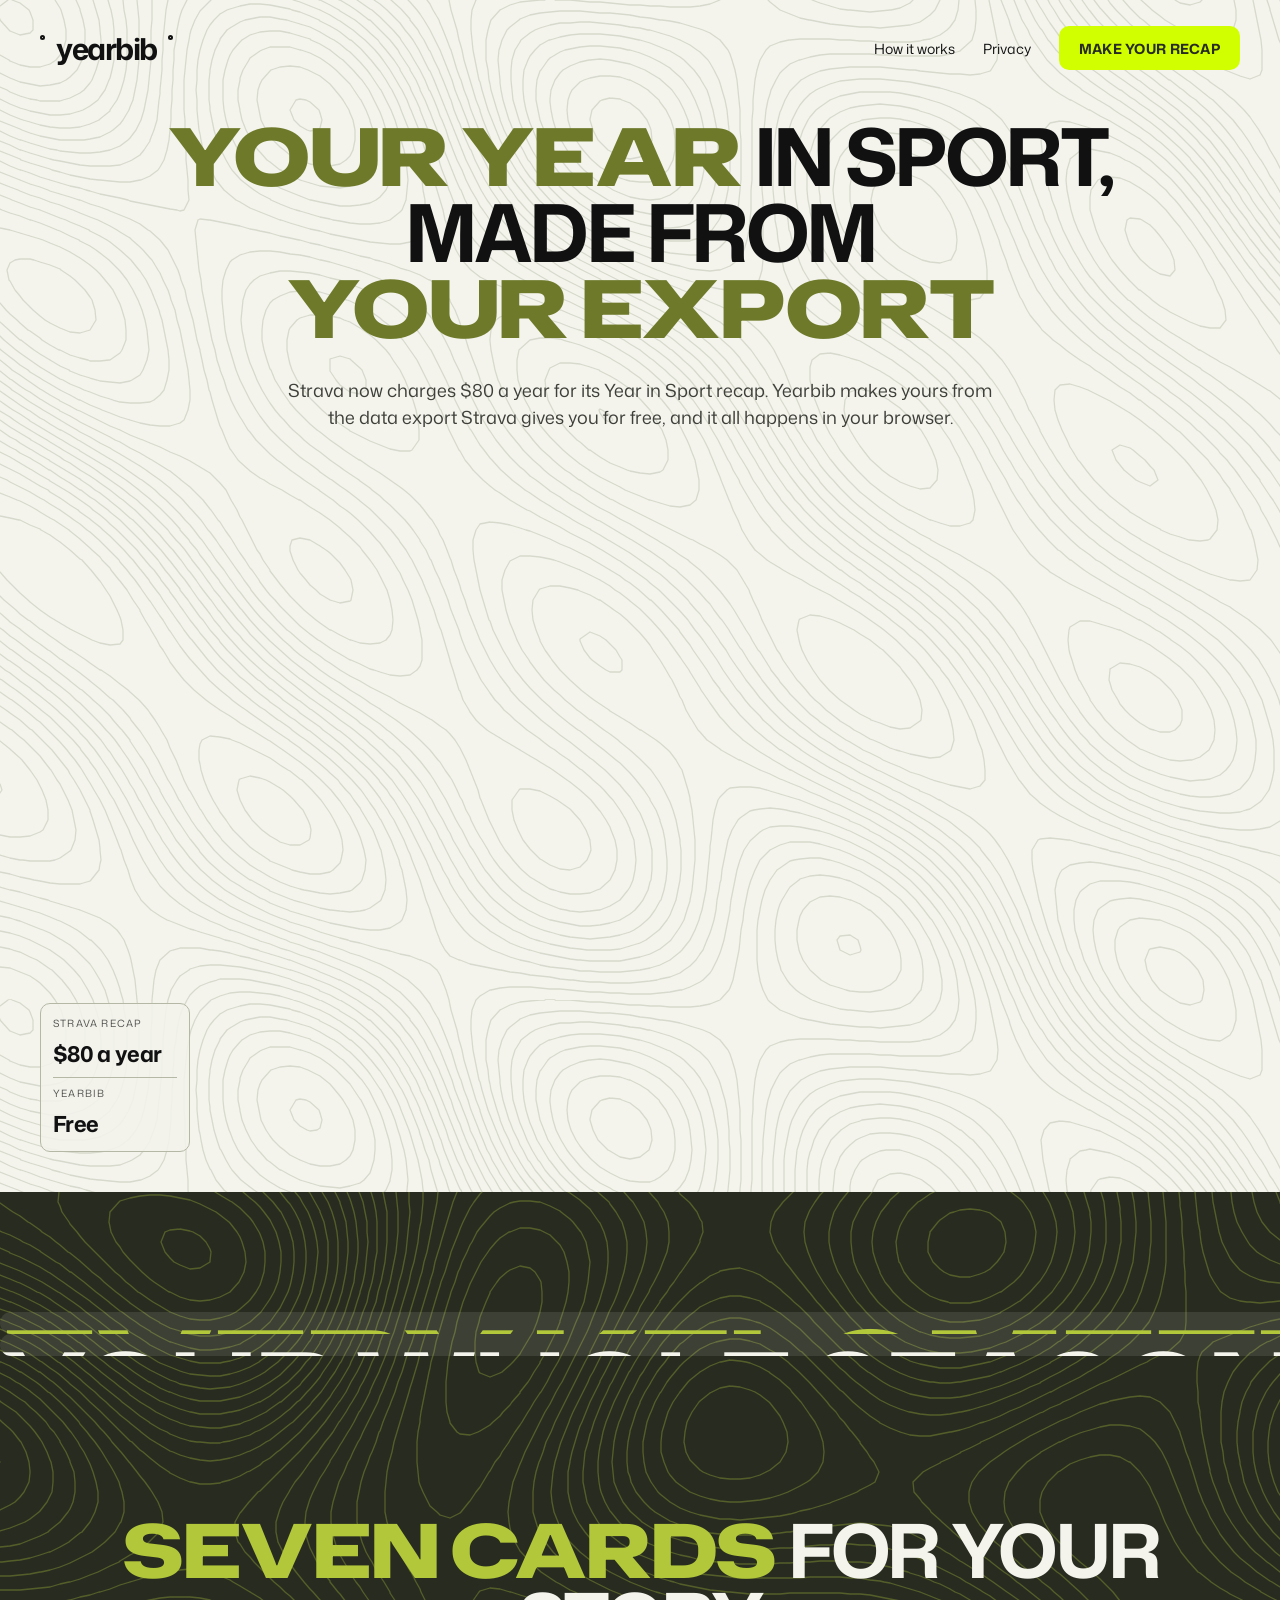
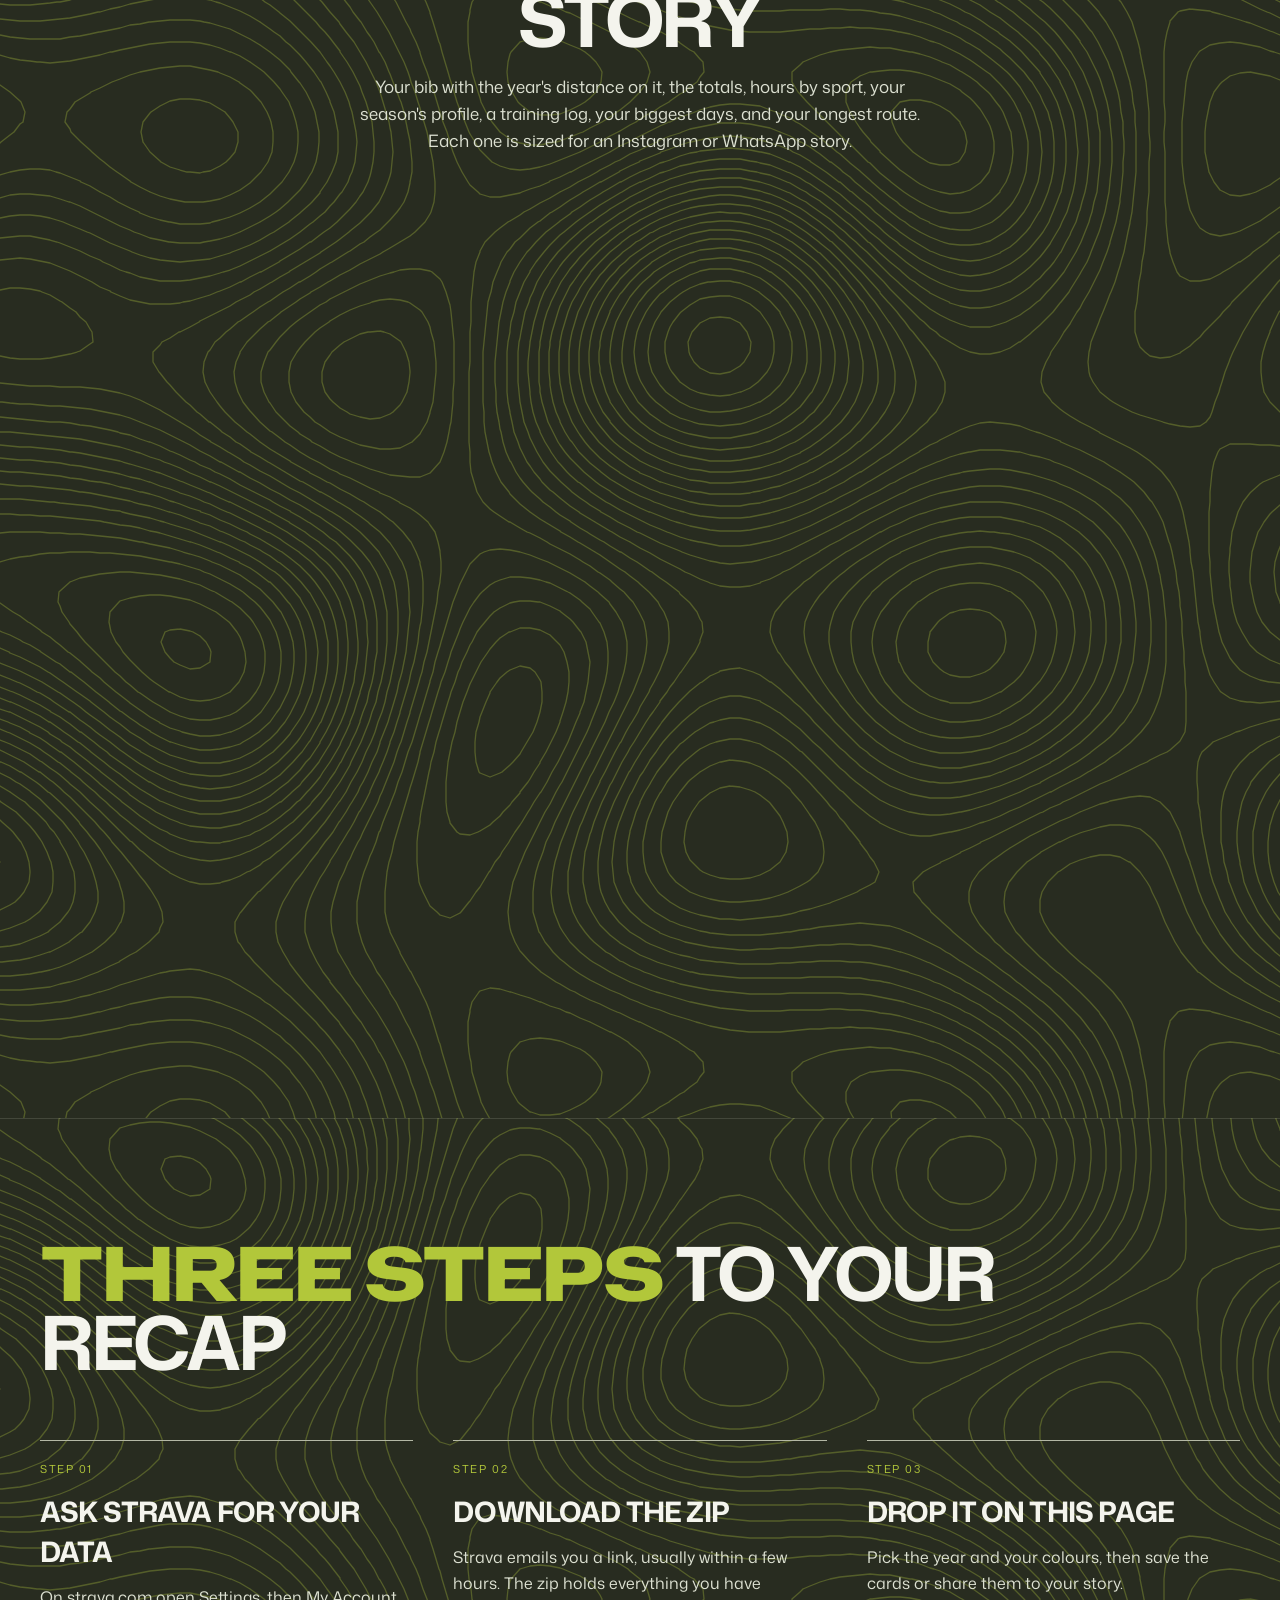
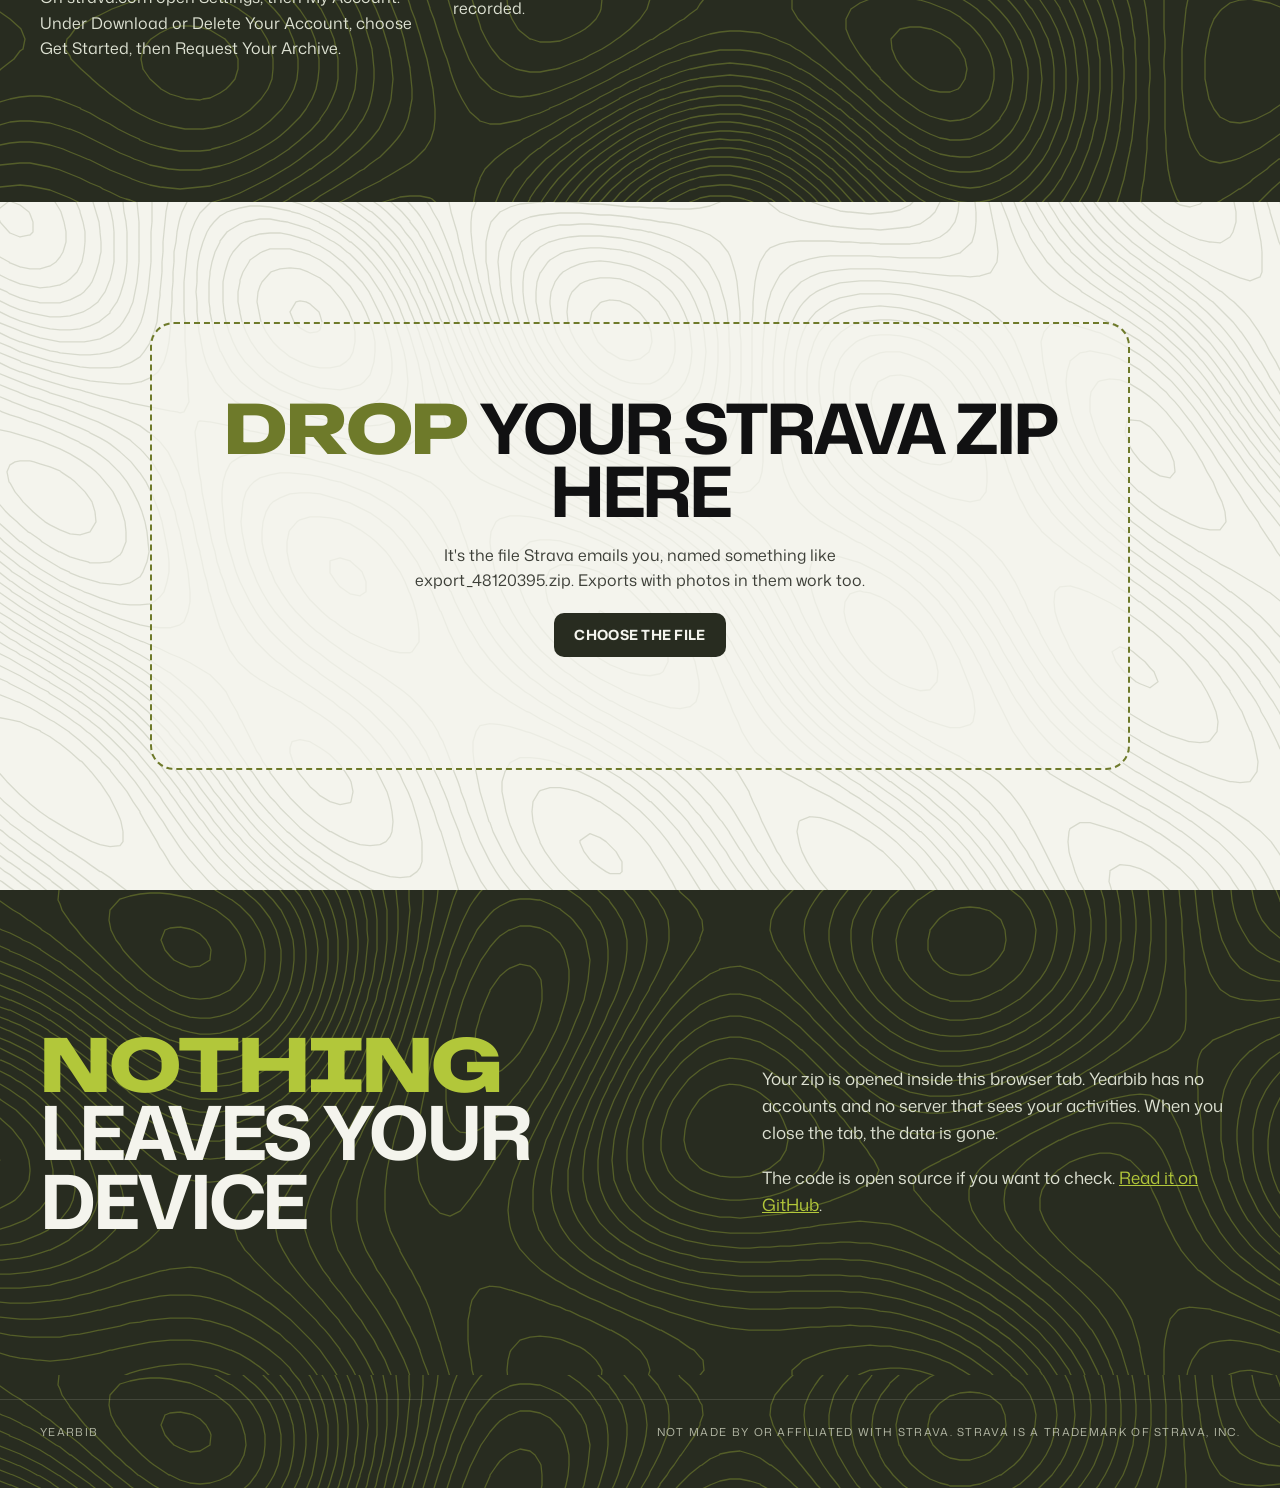
==== index.html @ 7039bb03 "feat: rebuild on the new design with seven cards i added a customise panel for colours, sport, bib n" ====
<!doctype html>
<html lang="en">
<head>
<meta charset="utf-8">
<meta name="viewport" content="width=device-width, initial-scale=1">
<title>Yearbib: your year in sport, free</title>
<meta name="description" content="Strava charges $80 a year for its Year in Sport. Yearbib makes yours free from the export Strava gives you, right in your browser.">
<meta property="og:title" content="Yearbib: your year in sport, free">
<meta property="og:description" content="Seven shareable cards from your Strava export. Free, and nothing leaves your device.">
<link rel="preload" href="fonts/mona-sans-latin-standard-normal.woff2" as="font" type="font/woff2" crossorigin>
<link rel="preload" href="fonts/hubot-sans-latin-standard-normal.woff2" as="font" type="font/woff2" crossorigin>
<link rel="stylesheet" href="cards.css">
<link rel="stylesheet" href="style.css">
</head>
<body>
<main id="landing">
<section class="paper-bg hero">
<header class="nav">
<a href="#top" class="wm" aria-label="Yearbib home"><i></i>yearbib<i></i></a>
<nav aria-label="Main"><a href="#how">How it works</a><a href="#privacy">Privacy</a><a href="#drop" class="pill volt">Make your recap</a></nav>
</header>
<div id="top" class="hero-copy">
<h1 class="hh">
<span class="mask"><span><em>Your year</em> in sport,</span></span>
<span class="mask"><span>made from</span></span>
<span class="mask"><span><em class="nw">your export</em></span></span>
</h1>
<p>Strava now charges $80 a year for its Year in Sport recap. Yearbib makes yours from the data export Strava gives you for free, and it all happens in your browser.</p>
</div>
<div class="stage" id="stage" aria-label="Three example recap cards" role="img"></div>
<aside class="vs"><span>Strava recap</span><b>$80 a year</b><span class="sep">Yearbib</span><b>Free</b></aside>
</section>

<section class="olive-bg band-sec">
<div class="marquee" aria-hidden="true">
<div class="track l"><span>Every kilometre · every climb · every streak ·</span><span>Every kilometre · every climb · every streak ·</span></div>
<div class="track r"><span>Your whole season on seven cards ·</span><span>Your whole season on seven cards ·</span></div>
<div class="over" id="over"></div>
</div>
<div class="wrap">
<h2 class="h2c"><em>Seven cards</em> for your story</h2>
<p class="lede">Your bib with the year's distance on it, the totals, hours by sport, your season's profile, a training log, your biggest days, and your longest route. Each one is sized for an Instagram or WhatsApp story.</p>
<div class="scatter" id="scatter"></div>
</div>
</section>

<section id="how" class="olive-bg how">
<div class="wrap">
<h2 class="h2"><em>Three steps</em> to your recap</h2>
<ol class="steps">
<li><span class="k">Step 01</span><h3>Ask Strava for your data</h3><p>On strava.com open Settings, then My Account. Under Download or Delete Your Account, choose Get Started, then Request Your Archive.</p></li>
<li><span class="k">Step 02</span><h3>Download the zip</h3><p>Strava emails you a link, usually within a few hours. The zip holds everything you have recorded.</p></li>
<li><span class="k">Step 03</span><h3>Drop it on this page</h3><p>Pick the year and your colours, then save the cards or share them to your story.</p></li>
</ol>
</div>
</section>

<section id="drop" class="paper-bg drop-sec">
<label class="drop" id="dropzone" for="file">
<span class="dh"><em>Drop</em> your Strava zip here</span>
<span class="dp">It's the file Strava emails you, named something like export_48120395.zip. Exports with photos in them work too.</span>
<span class="pill dark">Choose the file</span>
<input id="file" type="file" accept=".zip,application/zip">
<span class="status" id="status" role="status" aria-live="polite"></span>
</label>
</section>

<section id="privacy" class="olive-bg priv">
<div class="wrap row2">
<h2 class="h2"><em>Nothing</em> leaves your device</h2>
<div><p>Your zip is opened inside this browser tab. Yearbib has no accounts and no server that sees your activities. When you close the tab, the data is gone.</p><p>The code is open source if you want to check. <a href="https://github.com/omlahore/yearbib">Read it on GitHub</a>.</p></div>
</div>
</section>
</main>

<main id="recap" hidden>
<header class="nav dark">
<a href="#" class="wm" id="home" aria-label="Yearbib home"><i></i>yearbib<i></i></a>
<nav><span class="muted" id="found"></span><a href="#" id="again">Start again with another zip</a></nav>
</header>
<div class="recap">
<aside class="panel" aria-label="Customise your cards">
<h1 class="ph"><span id="ptitle"></span><em>your way.</em></h1>
<div class="fld"><label for="nm">Name on the cards</label><input id="nm" type="text" maxlength="24" autocomplete="given-name"></div>
<div class="fld"><span class="lab">Colours</span><div class="sws" id="themes" role="radiogroup" aria-label="Colour theme"></div><span class="tname" id="tname"></span></div>
<div class="fld"><span class="lab">Sport</span><div class="pills" id="sports" role="radiogroup" aria-label="Sport"></div></div>
<div class="fld"><span class="lab">Number on the bib</span><div class="pills" id="bibs" role="radiogroup" aria-label="Number on the bib"></div></div>
<div class="two-sel">
<label class="fld">Year<select id="year"></select></label>
<label class="fld">Units<select id="unit"><option value="0">Kilometres</option><option value="1">Miles</option></select></label>
</div>
<label class="switch-row">Contour lines in the background<button role="switch" aria-checked="true" id="contours" class="switch"><span></span></button></label>
<div class="acts"><button class="pill volt big" id="saveall">Save all cards</button><button class="pill ghost big" id="shareall" hidden>Share to story</button></div>
</aside>
<section class="grid" id="grid" aria-label="Your cards"></section>
</div>
</main>

<div id="render" aria-hidden="true"></div>
<footer class="olive-bg foot"><div class="wrap fr"><span>Yearbib</span><span>Not made by or affiliated with Strava. Strava is a trademark of Strava, Inc.</span></div></footer>
<script src="vendor/html-to-image.js"></script>
<script type="module" src="app.js"></script>
</body>
</html>
---- cards.css ----
@font-face{font-family:"Mona Sans";src:url(fonts/mona-sans-latin-standard-normal.woff2) format("woff2-variations");font-weight:200 900;font-stretch:75% 125%;font-display:swap}
@font-face{font-family:"Hubot Sans";src:url(fonts/hubot-sans-latin-standard-normal.woff2) format("woff2-variations");font-weight:200 900;font-stretch:75% 125%;font-display:swap}
.yb-card{width:1080px;height:1920px;box-sizing:border-box;padding:76px 84px 72px;display:flex;flex-direction:column;background-color:var(--ground);color:#F4F4ED;font-family:"Mona Sans",sans-serif;font-feature-settings:"tnum" 1;overflow:hidden;position:relative}
.yb-card *{box-sizing:border-box;margin:0}
.yb-card.topo{background-image:url(img/topo-card.svg);background-size:cover}
.yb-top,.yb-foot{display:flex;justify-content:space-between;align-items:center}
.yb-wm{position:relative;font-weight:600;font-size:40px;letter-spacing:-.04em;padding:0 20px}
.yb-wm i{position:absolute;top:9px;width:7px;height:7px;border-radius:50%;border:2.4px solid #F4F4ED}.yb-wm i:first-child{left:0}.yb-wm i:last-child{right:0}
.yb-cap{font-size:22px;font-weight:500;letter-spacing:.16em;text-transform:uppercase;color:#B4B8A5}
.yb-kick{margin-top:92px!important;font-size:22px;font-weight:600;letter-spacing:.16em;text-transform:uppercase;color:var(--accent)}
.yb-h{margin-top:18px!important;font-family:"Hubot Sans",sans-serif;line-height:.96}
.yb-h span{display:block;font-weight:700;font-size:108px;letter-spacing:-.035em}
.yb-h .w{font-stretch:125%;font-weight:800;font-size:104px;letter-spacing:-.03em;color:var(--accent)}
.yb-tag{background:#D2FF00;color:#282C20;border-radius:999px;padding:9px 20px;font-weight:600;font-size:20px;letter-spacing:.1em}
.yb-mid{flex:1;display:flex;align-items:center;justify-content:center;min-height:0}
.yb-mid.col{flex-direction:column;align-items:stretch;justify-content:center;gap:22px}
.yb-mid.gap{margin:56px 0 40px}
.yb-note{margin-bottom:44px!important;font-size:30px;font-weight:500;color:#DDE1D2}.yb-note b{color:#F4F4ED;font-weight:700}
.paper{background-color:#F4F1E8;background-image:url(img/noise.svg);color:#17170F}
/* bib */
.bib{position:relative;width:870px;height:980px;transform:rotate(-2deg)}
.bibp{width:100%;height:100%;border-radius:18px;overflow:hidden;display:flex;flex-direction:column;box-shadow:0 70px 90px -30px rgba(8,10,4,.75),0 18px 30px rgba(8,10,4,.35)}
.band{height:116px;flex:none;background:#17170F;color:#F4F1E8;display:flex;align-items:center;justify-content:space-between;padding:0 116px;font-family:"Hubot Sans";font-stretch:125%;font-weight:700;font-size:30px;letter-spacing:.08em;text-transform:uppercase}.band b{color:#D2FF00;font-weight:700}
.bnum{flex:1;display:flex;flex-direction:column;align-items:center;justify-content:center;gap:22px}
.bnum .n{font-family:"Hubot Sans";font-stretch:75%;font-weight:800;font-size:360px;line-height:.9;letter-spacing:-.02em}
.bnum .l{font-weight:600;font-size:32px;letter-spacing:.32em;text-transform:uppercase;color:#4D5042}
.bnum .who{margin-top:18px;font-family:"Hubot Sans";font-stretch:125%;font-weight:700;font-size:48px;letter-spacing:.06em}
.holes{flex:none;display:flex;justify-content:space-between;padding:0 20px}.holes i{width:10px;height:10px;border-radius:50%;background:var(--ground);opacity:.7}
.strip{flex:none;height:230px;display:grid;grid-template-columns:repeat(3,1fr);align-items:center;text-align:center;padding:0 56px}
.strip b{display:block;font-weight:600;font-size:76px;letter-spacing:-.04em;line-height:1}.strip small{display:block;margin-top:10px;font-weight:500;font-size:19px;letter-spacing:.18em;text-transform:uppercase;color:#5B5E50}
.pin{position:absolute;width:190px;filter:drop-shadow(0 6px 5px rgba(0,0,0,.35))}
.p1 .pin{left:-46px;top:26px;transform:rotate(-38deg)}.p2 .pin{right:-56px;top:18px;transform:rotate(36deg) scaleX(-1)}.p3 .pin{left:-40px;bottom:290px;transform:rotate(30deg)}.p4 .pin{right:-48px;bottom:280px;transform:rotate(-28deg) scaleX(-1)}
/* results */
.slip{width:740px;padding:40px 56px 64px;transform:rotate(1.4deg);display:flex;flex-direction:column;filter:drop-shadow(0 40px 40px rgba(8,10,4,.55));clip-path:polygon(0 0,100% 0,100% calc(100% - 20px),97.5% 100%,95% calc(100% - 20px),92.5% 100%,90% calc(100% - 20px),87.5% 100%,85% calc(100% - 20px),82.5% 100%,80% calc(100% - 20px),77.5% 100%,75% calc(100% - 20px),72.5% 100%,70% calc(100% - 20px),67.5% 100%,65% calc(100% - 20px),62.5% 100%,60% calc(100% - 20px),57.5% 100%,55% calc(100% - 20px),52.5% 100%,50% calc(100% - 20px),47.5% 100%,45% calc(100% - 20px),42.5% 100%,40% calc(100% - 20px),37.5% 100%,35% calc(100% - 20px),32.5% 100%,30% calc(100% - 20px),27.5% 100%,25% calc(100% - 20px),22.5% 100%,20% calc(100% - 20px),17.5% 100%,15% calc(100% - 20px),12.5% 100%,10% calc(100% - 20px),7.5% 100%,5% calc(100% - 20px),2.5% 100%,0 calc(100% - 20px))}
.sh{text-align:center;display:flex;flex-direction:column;gap:10px}.t1{font-family:"Hubot Sans";font-stretch:125%;font-weight:700;font-size:30px;letter-spacing:.12em}
.t2{font-weight:500;font-size:20px;letter-spacing:.18em;text-transform:uppercase;color:#5B5E50}.t2.c{margin-top:12px;text-align:center}
.dash{border-top:3px dashed #9A9C8E;margin:24px 0}
.tot{display:flex;flex-direction:column;align-items:center;gap:4px}.tot b{font-family:"Hubot Sans";font-stretch:75%;font-weight:800;font-size:124px;line-height:.95;letter-spacing:-.02em}
.row{display:flex;align-items:baseline;gap:14px;margin:8px 0}.row span{font-weight:500;font-size:22px;letter-spacing:.08em;text-transform:uppercase;color:#3E4136}.row i{flex:1;border-bottom:3px dotted #A6A898;transform:translateY(-6px)}.row b{font-weight:600;font-size:38px;letter-spacing:-.03em}
.ev{display:flex;justify-content:space-between;align-items:center}.ev span{font-weight:500;font-size:22px;letter-spacing:.08em;text-transform:uppercase;color:#3E4136;max-width:300px;line-height:1.35}.ev b{font-family:"Hubot Sans";font-stretch:125%;font-weight:800;font-size:80px;letter-spacing:-.03em;line-height:1}
.bars{display:flex;justify-content:center;gap:4px;height:48px;margin-top:24px}.bars i{display:block;background:#17170F}
/* sport */
.lanes{width:100%;border-top:4px solid rgba(244,244,237,.85);background:rgba(244,244,237,.04)}
.lane{height:200px;display:flex;align-items:center;gap:28px;border-bottom:4px solid rgba(244,244,237,.85);padding:0 28px 0 18px}
.ln{width:96px;flex:none;font-family:"Hubot Sans";font-stretch:75%;font-weight:800;font-size:150px;line-height:1;color:rgba(244,244,237,.16)}
.lc{flex:1;display:flex;flex-direction:column;gap:14px}.lt{display:flex;justify-content:space-between;align-items:baseline}.lt b{font-family:"Hubot Sans";font-stretch:125%;font-weight:800;font-size:44px;letter-spacing:-.02em}.lt span{font-size:26px;font-weight:500;color:#DDE1D2}
.track{height:22px;border-radius:999px;background:rgba(244,244,237,.1);overflow:hidden}.track div{height:100%;border-radius:999px}
/* profile */
.prof{position:relative;height:760px}.prof svg{position:absolute;inset:0;width:100%;height:100%}
.flag{position:absolute;transform:translate(-50%,-100%);margin-top:11px;display:flex;flex-direction:column;align-items:center}.flag b{font-family:"Hubot Sans";font-stretch:125%;font-weight:800;font-size:46px;letter-spacing:-.02em;white-space:nowrap}.flag i{width:3px;height:70px;background:#F4F4ED}.flag em{width:22px;height:22px;border-radius:50%;background:#D2FF00;border:5px solid var(--ground);margin-top:-11px}
.ml{display:grid;grid-template-columns:repeat(12,1fr);text-align:center}.ml span{font-weight:600;font-size:28px;color:#B4B8A5}.ml .on{color:#F4F4ED}
/* log */
.cal{width:820px;display:grid;grid-template-columns:repeat(3,1fr);gap:30px 44px}
.mo{display:flex;flex-direction:column;gap:12px}.mo span{font-family:"Hubot Sans";font-stretch:125%;font-weight:700;font-size:22px;letter-spacing:.08em;text-transform:uppercase;color:#DDE1D2}
.g{display:grid;grid-template-columns:repeat(7,1fr);gap:5px}.g i{display:block;aspect-ratio:1;border-radius:6px}
.legend{display:flex;justify-content:space-between;align-items:center;padding:26px 0 30px;border-top:1.5px solid rgba(221,225,210,.3);font-size:30px;font-weight:500;color:#DDE1D2}.legend b{color:#F4F4ED;font-weight:700}
.legend .sc{display:flex;align-items:center;gap:8px;font-size:18px;letter-spacing:.16em;text-transform:uppercase;color:#B4B8A5}.legend .sc i{width:24px;height:24px;border-radius:6px}
/* big days */
.big{gap:60px}.bigone,.two>div{display:flex;flex-direction:column;align-items:center;gap:14px;text-align:center}
.two{display:grid;grid-template-columns:repeat(2,1fr);gap:40px}
.medal{display:flex;flex-direction:column;align-items:center}
.rib{display:flex}.rib i{display:block;box-shadow:inset -6px 0 0 rgba(0,0,0,.12)}.rib i:first-child{transform:skewX(14deg)}.rib i:last-child{transform:skewX(-14deg)}
.lg .rib i{width:92px;height:170px}.sm .rib i{width:64px;height:120px}
.disc{border-radius:50%;display:flex;flex-direction:column;align-items:center;justify-content:center;gap:6px;color:var(--ground);margin-top:-20px}
.disc .k{font-size:18px;font-weight:600;letter-spacing:.16em;text-transform:uppercase;opacity:.75}.disc b{font-family:"Hubot Sans";font-stretch:75%;font-weight:800;line-height:.92;letter-spacing:-.02em}.lg .disc b{font-size:120px}.sm .disc b{font-size:76px}.disc .un{font-size:22px;font-weight:700;letter-spacing:.1em}
.nm{font-size:30px;font-weight:600}.sm~.nm{font-size:26px}.dt{font-size:21px;font-weight:500;letter-spacing:.14em;text-transform:uppercase;color:#B4B8A5}
/* route */
.map{position:relative;width:880px;height:600px}.map svg{position:absolute;inset:0;width:100%;height:100%}
.km{position:absolute;width:42px;height:42px;margin:-21px 0 0 -21px;border-radius:50%;background:#F4F4ED;color:#282C20;display:flex;align-items:center;justify-content:center;font-weight:600;font-size:20px}
.start{position:absolute;width:34px;height:34px;margin:-17px 0 0 -17px;border-radius:50%;background:#D2FF00;border:5px solid var(--ground)}
.elev{display:block;width:100%;height:140px}
.rstats{display:grid;grid-template-columns:repeat(4,1fr);margin:28px 0 40px;padding-top:26px;border-top:1.5px solid rgba(221,225,210,.3)}.rstats b{display:block;font-weight:600;font-size:54px;letter-spacing:-.04em;line-height:1}.rstats small{display:block;margin-top:10px;font-size:19px;font-weight:500;letter-spacing:.16em;text-transform:uppercase;color:#B4B8A5}
---- style.css ----
:root{--olive:#282C20;--deep:#1F221A;--paper:#F4F4ED;--sage:#DDE1D2;--stone:#B4B8A5;--moss:#B2C73A;--mossd:#6E7A2A;--volt:#D2FF00;--ink:#111112}
*{box-sizing:border-box}
html{scroll-behavior:smooth}
body{margin:0;font-family:"Mona Sans",system-ui,sans-serif;color:var(--ink);background:var(--olive);overflow-x:hidden}
a{color:inherit}
:focus-visible{outline:2px solid var(--volt);outline-offset:3px}
em{font-style:normal}
.paper-bg{background:var(--paper) url(img/topo-paper.svg) 0 0/1440px auto;animation:drift 90s linear infinite}
.olive-bg{background:var(--olive) url(img/topo-olive.svg) 0 0/1440px auto;color:var(--paper);animation:drift 120s linear infinite}
@keyframes drift{to{background-position:1440px 0}}
.wrap{max-width:1360px;margin:0 auto;padding:0 40px}
.nav{max-width:1360px;margin:0 auto;padding:26px 40px;display:flex;align-items:center;justify-content:space-between;gap:20px;flex-wrap:wrap}
.nav nav{display:flex;align-items:center;gap:28px;font-size:14px;flex-wrap:wrap}.nav nav a{text-decoration:none}
.wm{position:relative;font-weight:700;font-size:30px;letter-spacing:-.05em;text-decoration:none;padding:0 16px}
.wm i{position:absolute;top:8px;width:5px;height:5px;border-radius:50%;border:2px solid currentColor}.wm i:first-child{left:0}.wm i:last-child{right:0}
.pill{display:inline-flex;align-items:center;justify-content:center;min-height:44px;padding:0 20px;border-radius:10px;font:inherit;font-weight:700;font-size:14px;text-decoration:none;text-transform:uppercase;letter-spacing:.02em;border:0;cursor:pointer;transition:transform .3s cubic-bezier(.16,1,.3,1)}
.pill:hover{transform:scale(1.04)}.volt{background:var(--volt);color:var(--olive)}.dark{background:var(--olive);color:var(--paper)}.ghost{background:transparent;color:var(--paper);border:1px solid #5B5E50}.big{min-height:48px;width:100%}
/* hero */
.hero{position:relative;min-height:100vh;padding-bottom:80px;overflow:hidden}
.hero-copy{max-width:1360px;margin:0 auto;padding:24px 40px 0;text-align:center}
.hh{margin:0;text-transform:uppercase;line-height:.9;font-weight:700;font-size:clamp(34px,6.2vw,92px);letter-spacing:-.045em}
.hh em,.h2 em,.h2c em,.dh em,.ph em{font-family:"Hubot Sans",sans-serif;font-stretch:125%;font-weight:800;letter-spacing:-.03em;color:var(--mossd)}
.olive-bg .h2 em,.olive-bg .h2c em,.ph em{color:var(--moss)}
.nw{white-space:nowrap}
.mask{display:block;overflow:hidden;padding-bottom:.06em}.mask>span{display:inline-block;animation:up 1s cubic-bezier(.16,1,.3,1) both}
.mask:nth-child(2)>span{animation-delay:.12s}.mask:nth-child(3)>span{animation-delay:.24s}
@keyframes up{from{transform:translateY(105%)}to{transform:none}}
.hero-copy p{margin:28px auto 0;max-width:40em;font-size:18px;line-height:1.55;color:#3D3F38}
.stage{position:relative;height:640px;max-width:1360px;margin:40px auto 0}
.thumb{position:absolute;border-radius:16px;overflow:hidden;box-shadow:0 40px 80px rgba(20,24,12,.35)}
.thumb>.yb-card{transform-origin:0 0}
.deal{animation:deal 1.1s cubic-bezier(.16,1,.3,1) both;transform:rotate(var(--r))}
@keyframes deal{from{opacity:0;transform:translateY(160px) rotate(0) scale(.9)}to{opacity:1;transform:rotate(var(--r))}}
.deal:hover{transform:rotate(var(--r)) translateY(-14px);transition:transform .5s cubic-bezier(.16,1,.3,1)}
.vs{position:absolute;left:40px;bottom:40px;width:150px;border:1px solid var(--stone);border-radius:10px;padding:12px;background:rgba(244,244,237,.85);font-size:10px;letter-spacing:.12em;text-transform:uppercase;color:#535450;display:flex;flex-direction:column;gap:8px}
.vs b{font-size:22px;letter-spacing:-.03em;text-transform:none;color:var(--ink)}.vs .sep{border-top:1px solid var(--stone);padding-top:8px}
/* marquee */
.band-sec{padding:120px 0 140px;overflow:hidden}
.marquee{position:relative}
.track{display:flex;gap:40px;width:max-content;white-space:nowrap;font-size:clamp(64px,9.4vw,136px);line-height:1;text-transform:uppercase;animation:left 40s linear infinite}
.track.l{font-family:"Hubot Sans";font-stretch:125%;font-weight:800;letter-spacing:-.03em;color:var(--moss)}
.track.r{font-weight:700;letter-spacing:-.045em;color:var(--paper);animation:right 46s linear infinite}
@keyframes left{to{transform:translateX(-50%)}}@keyframes right{from{transform:translateX(-50%)}to{transform:none}}
.over{position:absolute;left:50%;top:50%;width:220px;height:391px;margin:-195px 0 0 -110px;transform:rotate(4deg)}
.h2c,.h2{margin:0;text-transform:uppercase;line-height:.92;font-weight:700;font-size:clamp(40px,5.8vw,84px);letter-spacing:-.045em}
.h2c{text-align:center;margin-top:160px}
.lede{margin:20px auto 0;max-width:34em;text-align:center;font-size:17px;line-height:1.6;color:var(--sage)}
.scatter{position:relative;height:760px;margin-top:64px}
.sc{position:absolute;width:240px;transition:transform .6s cubic-bezier(.16,1,.3,1)}.sc:hover{transform:translateY(-12px) rotate(0)!important}
.sc .thumb{position:relative}.sc p{margin:14px 0 0;font-size:11px;letter-spacing:.14em;text-transform:uppercase;color:var(--stone)}
/* steps */
.how{padding:40px 0 140px;border-top:1px solid rgba(221,225,210,.15)}.how .h2{margin:80px 0 64px}
.steps{list-style:none;margin:0;padding:0;display:grid;grid-template-columns:repeat(3,minmax(0,1fr));gap:40px}
.steps li{border-top:1px solid var(--stone);padding-top:20px;display:flex;flex-direction:column;gap:14px}
.steps .k{font-size:11px;letter-spacing:.14em;text-transform:uppercase;color:var(--moss)}
.steps h3{margin:0;font-weight:700;font-size:28px;letter-spacing:-.03em;text-transform:uppercase}.steps p{margin:0;font-size:16px;line-height:1.6;color:var(--sage)}
/* drop */
.drop-sec{padding:120px 40px}
.drop{position:relative;display:flex;flex-direction:column;align-items:center;gap:20px;max-width:980px;margin:0 auto;padding:72px 40px;border:2px dashed var(--mossd);border-radius:24px;text-align:center;cursor:pointer;background:rgba(244,244,237,.7);transition:transform .3s,background .3s}
.drop.over,.drop:hover{transform:translateY(-3px);background:rgba(244,244,237,.95)}
.dh{text-transform:uppercase;line-height:.92;font-weight:700;font-size:clamp(36px,5.4vw,76px);letter-spacing:-.045em}
.dp{font-size:16px;line-height:1.55;color:#3D3F38;max-width:34em}
.drop input{position:absolute;width:1px;height:1px;opacity:0}
.status{font-size:14px;font-weight:600;min-height:1.4em}
.priv{padding:140px 0}.row2{display:flex;gap:64px;flex-wrap:wrap;align-items:flex-end}.row2 .h2{flex:1 1 560px}.row2>div{flex:1 1 380px;font-size:17px;line-height:1.6;color:var(--sage)}.row2 a{color:var(--moss)}
.foot{color:var(--stone);padding:24px 0 48px}.fr{display:flex;justify-content:space-between;gap:16px;flex-wrap:wrap;font-size:11px;letter-spacing:.12em;text-transform:uppercase;border-top:1px solid rgba(221,225,210,.15);padding-top:24px}
/* recap */
#recap{background:var(--deep);color:var(--paper);min-height:100vh}
.muted{color:var(--stone)}
.recap{max-width:1400px;margin:0 auto;padding:8px 40px 120px;display:flex;flex-wrap:wrap;gap:40px;align-items:flex-start}
.panel{flex:1 1 300px;max-width:340px;background:var(--olive);border:1px solid rgba(221,225,210,.14);border-radius:18px;padding:28px;display:flex;flex-direction:column;gap:26px;position:sticky;top:20px}
.ph{margin:0;line-height:.95;font-family:"Hubot Sans";font-weight:700;font-size:40px;letter-spacing:-.035em}.ph span,.ph em{display:block}.ph em{font-size:38px}
.fld{display:flex;flex-direction:column;gap:10px}
.fld label,.fld .lab,.two-sel .fld{font-size:11px;font-weight:600;letter-spacing:.14em;text-transform:uppercase;color:var(--stone)}
.fld input,.fld select{font:inherit;font-size:15px;letter-spacing:0;text-transform:none;min-height:44px;padding:0 14px;border-radius:10px;border:1px solid #5B5E50;background:var(--deep);color:var(--paper)}
.two-sel{display:grid;grid-template-columns:1fr 1fr;gap:12px}
.sws{display:grid;grid-template-columns:repeat(4,1fr);gap:10px}
.sw{aspect-ratio:1;border-radius:14px;border:2px solid rgba(221,225,210,.2);display:flex;align-items:center;justify-content:center;cursor:pointer;padding:0;transition:transform .25s}.sw:hover{transform:scale(1.08)}.sw[aria-checked=true]{border-color:var(--paper)}.sw i{width:22px;height:22px;border-radius:50%}
.tname{font-size:13px;color:var(--sage)}
.pills{display:flex;flex-wrap:wrap;gap:8px}
.op{font:inherit;font-size:14px;min-height:40px;padding:0 16px;border-radius:999px;cursor:pointer;border:1px solid #5B5E50;background:transparent;color:var(--paper)}.op[aria-checked=true]{background:var(--paper);color:var(--olive);border-color:var(--paper)}
.switch-row{display:flex;align-items:center;justify-content:space-between;gap:12px;font-size:14px}
.switch{flex:none;width:52px;height:30px;border-radius:999px;border:0;padding:3px;display:flex;justify-content:flex-start;background:#5B5E50;cursor:pointer}.switch[aria-checked=true]{justify-content:flex-end;background:var(--volt)}.switch span{width:24px;height:24px;border-radius:50%;background:var(--olive)}
.acts{display:flex;flex-direction:column;gap:10px;padding-top:8px;border-top:1px solid rgba(221,225,210,.14)}
.grid{flex:999 1 640px;min-width:0;display:grid;grid-template-columns:repeat(auto-fill,minmax(230px,1fr));gap:28px}
.cardbox{display:flex;flex-direction:column;gap:12px;animation:dealin 1s cubic-bezier(.16,1,.3,1) both}
@keyframes dealin{from{opacity:0;transform:translateY(120px) rotate(8deg) scale(.92)}to{opacity:1;transform:none}}
.cardbox .thumb{position:relative;aspect-ratio:9/16;transition:transform .5s cubic-bezier(.16,1,.3,1)}.cardbox .thumb:hover{transform:translateY(-10px) rotate(-1deg)}
.cardbox .cb-row{display:flex;align-items:center;justify-content:space-between;gap:8px;font-size:12px;letter-spacing:.12em;text-transform:uppercase;color:var(--stone)}
.cardbox .op{font-size:13px;border-radius:10px;letter-spacing:0;text-transform:none}
#render{position:fixed;left:-20000px;top:0}
@media (max-width:900px){.hh{font-size:9.4vw}.stage{height:460px}.steps{grid-template-columns:minmax(0,1fr)}.scatter{height:auto;display:flex;flex-wrap:wrap;gap:20px;justify-content:center}.sc{position:relative;left:auto!important;top:auto!important;transform:none!important;width:150px}.vs{display:none}.panel{position:static;max-width:none}}
@media (prefers-reduced-motion:reduce){.paper-bg,.olive-bg,.track,.mask>span,.deal,.cardbox{animation:none!important}html{scroll-behavior:auto}}
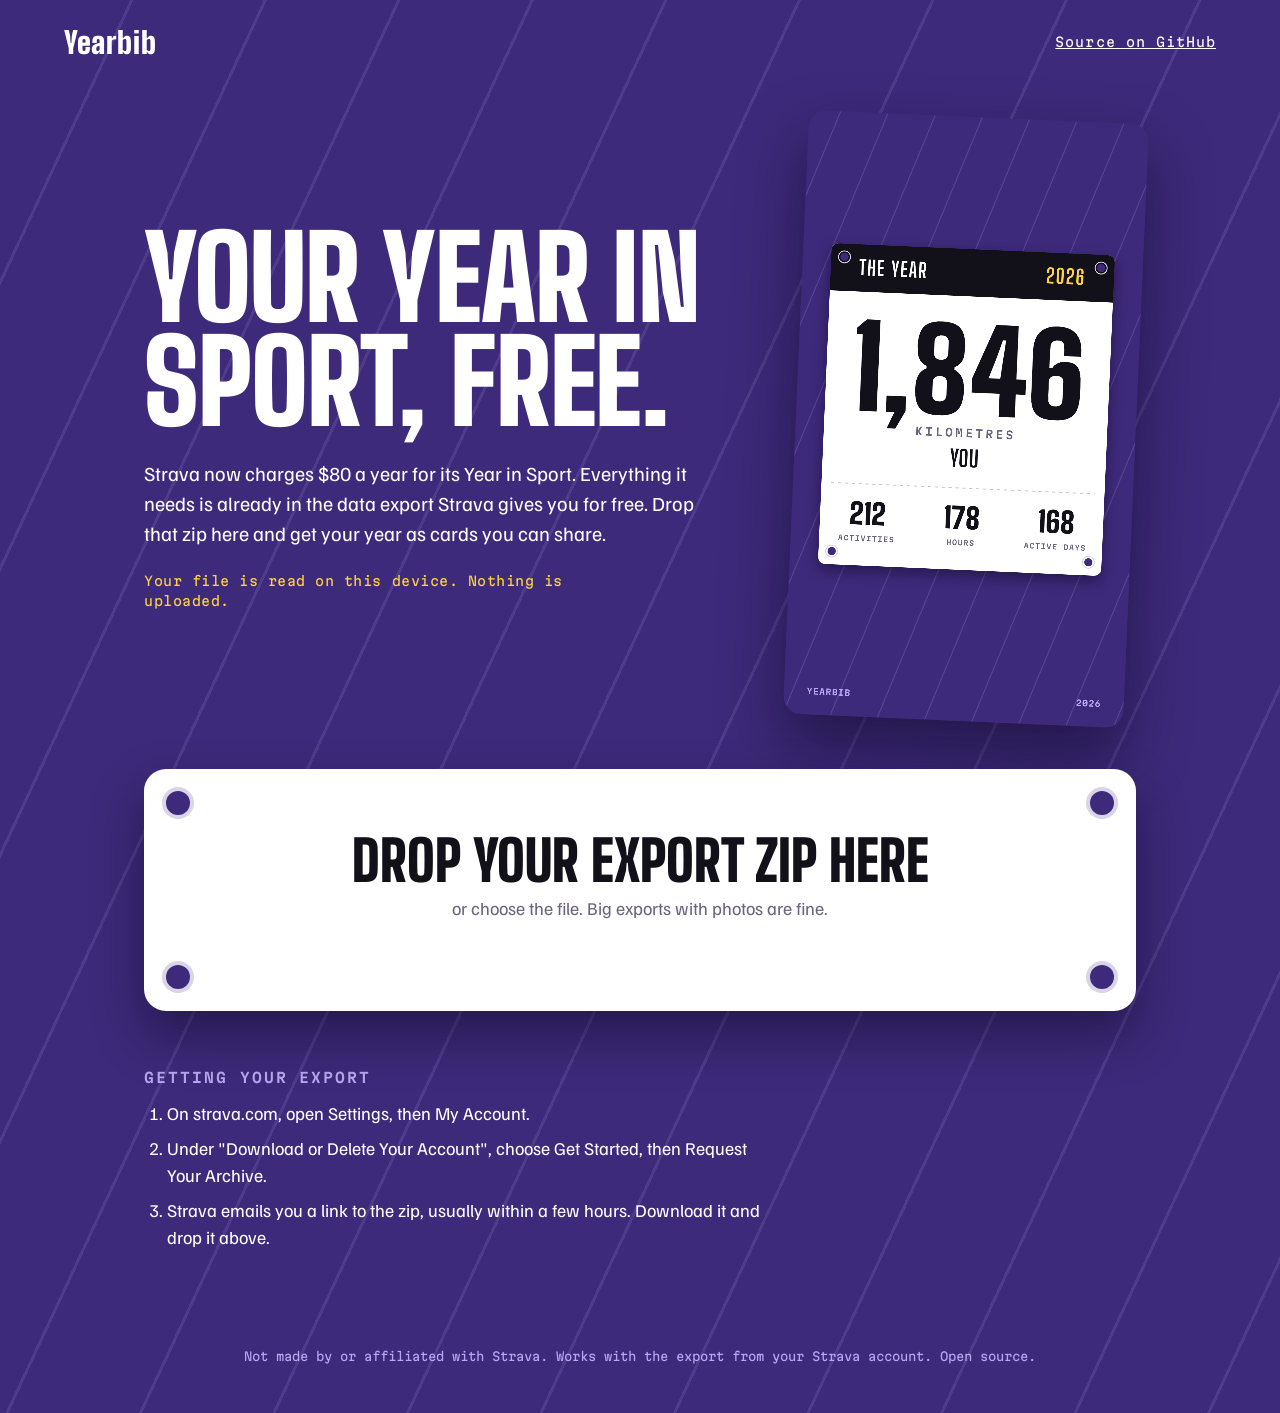
==== commit eb14c5e7: "feat: read the strava export in the browser and draw share cards i read the zip entry by entry so bi" ====
--- a/index.html
+++ b/index.html
@@ -4,101 +4,55 @@
 <meta charset="utf-8">
 <meta name="viewport" content="width=device-width, initial-scale=1">
 <title>Yearbib: your year in sport, free</title>
-<meta name="description" content="Strava charges $80 a year for its Year in Sport. Yearbib makes yours free from the export Strava gives you, right in your browser.">
-<meta property="og:title" content="Yearbib: your year in sport, free">
-<meta property="og:description" content="Seven shareable cards from your Strava export. Free, and nothing leaves your device.">
-<link rel="preload" href="fonts/mona-sans-latin-standard-normal.woff2" as="font" type="font/woff2" crossorigin>
-<link rel="preload" href="fonts/hubot-sans-latin-standard-normal.woff2" as="font" type="font/woff2" crossorigin>
-<link rel="stylesheet" href="cards.css">
+<meta name="description" content="Turn the export Strava already gives you into a year-in-sport recap. Free, and nothing leaves your browser.">
+<link rel="preconnect" href="https://fonts.googleapis.com">
+<link rel="preconnect" href="https://fonts.gstatic.com" crossorigin>
+<link href="https://fonts.googleapis.com/css2?family=Big+Shoulders+Display:wght@700;900&family=Familjen+Grotesk:wght@400;600&family=Martian+Mono:wght@400;600&display=swap" rel="stylesheet">
 <link rel="stylesheet" href="style.css">
 </head>
 <body>
-<main id="landing">
-<section class="paper-bg hero">
-<header class="nav">
-<a href="#top" class="wm" aria-label="Yearbib home"><i></i>yearbib<i></i></a>
-<nav aria-label="Main"><a href="#how">How it works</a><a href="#privacy">Privacy</a><a href="#drop" class="pill volt">Make your recap</a></nav>
-</header>
-<div id="top" class="hero-copy">
-<h1 class="hh">
-<span class="mask"><span><em>Your year</em> in sport,</span></span>
-<span class="mask"><span>made from</span></span>
-<span class="mask"><span><em class="nw">your export</em></span></span>
-</h1>
-<p>Strava now charges $80 a year for its Year in Sport recap. Yearbib makes yours from the data export Strava gives you for free, and it all happens in your browser.</p>
-</div>
-<div class="stage" id="stage" aria-label="Three example recap cards" role="img"></div>
-<aside class="vs"><span>Strava recap</span><b>$80 a year</b><span class="sep">Yearbib</span><b>Free</b></aside>
-</section>
+<header class="top"><span class="mark">Yearbib</span><a href="https://github.com/omlahore/yearbib">Source on GitHub</a></header>
 
-<section class="olive-bg band-sec">
-<div class="marquee" aria-hidden="true">
-<div class="track l"><span>Every kilometre · every climb · every streak ·</span><span>Every kilometre · every climb · every streak ·</span></div>
-<div class="track r"><span>Your whole season on seven cards ·</span><span>Your whole season on seven cards ·</span></div>
-<div class="over" id="over"></div>
-</div>
-<div class="wrap">
-<h2 class="h2c"><em>Seven cards</em> for your story</h2>
-<p class="lede">Your bib with the year's distance on it, the totals, hours by sport, your season's profile, a training log, your biggest days, and your longest route. Each one is sized for an Instagram or WhatsApp story.</p>
-<div class="scatter" id="scatter"></div>
-</div>
-</section>
+<main>
+  <section class="hero" id="intro">
+    <div class="pitch">
+      <h1>Your year in sport, free.</h1>
+      <p>Strava now charges $80 a year for its Year in Sport. Everything it needs is already in the data export Strava gives you for free. Drop that zip here and get your year as cards you can share.</p>
+      <p class="private">Your file is read on this device. Nothing is uploaded.</p>
+    </div>
+    <canvas id="sample" class="sample" width="1080" height="1920" aria-label="Example recap card"></canvas>
+  </section>
 
-<section id="how" class="olive-bg how">
-<div class="wrap">
-<h2 class="h2"><em>Three steps</em> to your recap</h2>
-<ol class="steps">
-<li><span class="k">Step 01</span><h3>Ask Strava for your data</h3><p>On strava.com open Settings, then My Account. Under Download or Delete Your Account, choose Get Started, then Request Your Archive.</p></li>
-<li><span class="k">Step 02</span><h3>Download the zip</h3><p>Strava emails you a link, usually within a few hours. The zip holds everything you have recorded.</p></li>
-<li><span class="k">Step 03</span><h3>Drop it on this page</h3><p>Pick the year and your colours, then save the cards or share them to your story.</p></li>
-</ol>
-</div>
-</section>
+  <section class="drop" id="drop" tabindex="0" role="button" aria-describedby="drop-help">
+    <span class="pin tl"></span><span class="pin tr"></span><span class="pin bl"></span><span class="pin br"></span>
+    <strong>Drop your export zip here</strong>
+    <span id="drop-help">or choose the file. Big exports with photos are fine.</span>
+    <input type="file" id="file" accept=".zip,application/zip">
+    <span class="status" id="status" role="status"></span>
+  </section>
 
-<section id="drop" class="paper-bg drop-sec">
-<label class="drop" id="dropzone" for="file">
-<span class="dh"><em>Drop</em> your Strava zip here</span>
-<span class="dp">It's the file Strava emails you, named something like export_48120395.zip. Exports with photos in them work too.</span>
-<span class="pill dark">Choose the file</span>
-<input id="file" type="file" accept=".zip,application/zip">
-<span class="status" id="status" role="status" aria-live="polite"></span>
-</label>
-</section>
+  <section class="how">
+    <h2>Getting your export</h2>
+    <ol>
+      <li>On strava.com, open Settings, then My Account.</li>
+      <li>Under "Download or Delete Your Account", choose Get Started, then Request Your Archive.</li>
+      <li>Strava emails you a link to the zip, usually within a few hours. Download it and drop it above.</li>
+    </ol>
+  </section>
 
-<section id="privacy" class="olive-bg priv">
-<div class="wrap row2">
-<h2 class="h2"><em>Nothing</em> leaves your device</h2>
-<div><p>Your zip is opened inside this browser tab. Yearbib has no accounts and no server that sees your activities. When you close the tab, the data is gone.</p><p>The code is open source if you want to check. <a href="https://github.com/omlahore/yearbib">Read it on GitHub</a>.</p></div>
-</div>
-</section>
+  <section class="result" id="result" hidden>
+    <div class="controls">
+      <label>Year <select id="year"></select></label>
+      <div class="units" role="group" aria-label="Units">
+        <button data-mi="0" aria-pressed="true">km</button><button data-mi="1" aria-pressed="false">miles</button>
+      </div>
+      <button class="primary" id="saveall">Save all cards</button>
+    </div>
+    <div class="cards" id="cards"></div>
+  </section>
 </main>
 
-<main id="recap" hidden>
-<header class="nav dark">
-<a href="#" class="wm" id="home" aria-label="Yearbib home"><i></i>yearbib<i></i></a>
-<nav><span class="muted" id="found"></span><a href="#" id="again">Start again with another zip</a></nav>
-</header>
-<div class="recap">
-<aside class="panel" aria-label="Customise your cards">
-<h1 class="ph"><span id="ptitle"></span><em>your way.</em></h1>
-<div class="fld"><label for="nm">Name on the cards</label><input id="nm" type="text" maxlength="24" autocomplete="given-name"></div>
-<div class="fld"><span class="lab">Colours</span><div class="sws" id="themes" role="radiogroup" aria-label="Colour theme"></div><span class="tname" id="tname"></span></div>
-<div class="fld"><span class="lab">Sport</span><div class="pills" id="sports" role="radiogroup" aria-label="Sport"></div></div>
-<div class="fld"><span class="lab">Number on the bib</span><div class="pills" id="bibs" role="radiogroup" aria-label="Number on the bib"></div></div>
-<div class="two-sel">
-<label class="fld">Year<select id="year"></select></label>
-<label class="fld">Units<select id="unit"><option value="0">Kilometres</option><option value="1">Miles</option></select></label>
-</div>
-<label class="switch-row">Contour lines in the background<button role="switch" aria-checked="true" id="contours" class="switch"><span></span></button></label>
-<div class="acts"><button class="pill volt big" id="saveall">Save all cards</button><button class="pill ghost big" id="shareall" hidden>Share to story</button></div>
-</aside>
-<section class="grid" id="grid" aria-label="Your cards"></section>
-</div>
-</main>
-
-<div id="render" aria-hidden="true"></div>
-<footer class="olive-bg foot"><div class="wrap fr"><span>Yearbib</span><span>Not made by or affiliated with Strava. Strava is a trademark of Strava, Inc.</span></div></footer>
-<script src="vendor/html-to-image.js"></script>
+<footer>Not made by or affiliated with Strava. Works with the export from your Strava account. Open source.</footer>
 <script type="module" src="app.js"></script>
 </body>
 </html>
--- a/style.css
+++ b/style.css
@@ -1,93 +1,48 @@
-:root{--olive:#282C20;--deep:#1F221A;--paper:#F4F4ED;--sage:#DDE1D2;--stone:#B4B8A5;--moss:#B2C73A;--mossd:#6E7A2A;--volt:#D2FF00;--ink:#111112}
-*{box-sizing:border-box}
-html{scroll-behavior:smooth}
-body{margin:0;font-family:"Mona Sans",system-ui,sans-serif;color:var(--ink);background:var(--olive);overflow-x:hidden}
-a{color:inherit}
-:focus-visible{outline:2px solid var(--volt);outline-offset:3px}
-em{font-style:normal}
-.paper-bg{background:var(--paper) url(img/topo-paper.svg) 0 0/1440px auto;animation:drift 90s linear infinite}
-.olive-bg{background:var(--olive) url(img/topo-olive.svg) 0 0/1440px auto;color:var(--paper);animation:drift 120s linear infinite}
-@keyframes drift{to{background-position:1440px 0}}
-.wrap{max-width:1360px;margin:0 auto;padding:0 40px}
-.nav{max-width:1360px;margin:0 auto;padding:26px 40px;display:flex;align-items:center;justify-content:space-between;gap:20px;flex-wrap:wrap}
-.nav nav{display:flex;align-items:center;gap:28px;font-size:14px;flex-wrap:wrap}.nav nav a{text-decoration:none}
-.wm{position:relative;font-weight:700;font-size:30px;letter-spacing:-.05em;text-decoration:none;padding:0 16px}
-.wm i{position:absolute;top:8px;width:5px;height:5px;border-radius:50%;border:2px solid currentColor}.wm i:first-child{left:0}.wm i:last-child{right:0}
-.pill{display:inline-flex;align-items:center;justify-content:center;min-height:44px;padding:0 20px;border-radius:10px;font:inherit;font-weight:700;font-size:14px;text-decoration:none;text-transform:uppercase;letter-spacing:.02em;border:0;cursor:pointer;transition:transform .3s cubic-bezier(.16,1,.3,1)}
-.pill:hover{transform:scale(1.04)}.volt{background:var(--volt);color:var(--olive)}.dark{background:var(--olive);color:var(--paper)}.ghost{background:transparent;color:var(--paper);border:1px solid #5B5E50}.big{min-height:48px;width:100%}
-/* hero */
-.hero{position:relative;min-height:100vh;padding-bottom:80px;overflow:hidden}
-.hero-copy{max-width:1360px;margin:0 auto;padding:24px 40px 0;text-align:center}
-.hh{margin:0;text-transform:uppercase;line-height:.9;font-weight:700;font-size:clamp(34px,6.2vw,92px);letter-spacing:-.045em}
-.hh em,.h2 em,.h2c em,.dh em,.ph em{font-family:"Hubot Sans",sans-serif;font-stretch:125%;font-weight:800;letter-spacing:-.03em;color:var(--mossd)}
-.olive-bg .h2 em,.olive-bg .h2c em,.ph em{color:var(--moss)}
-.nw{white-space:nowrap}
-.mask{display:block;overflow:hidden;padding-bottom:.06em}.mask>span{display:inline-block;animation:up 1s cubic-bezier(.16,1,.3,1) both}
-.mask:nth-child(2)>span{animation-delay:.12s}.mask:nth-child(3)>span{animation-delay:.24s}
-@keyframes up{from{transform:translateY(105%)}to{transform:none}}
-.hero-copy p{margin:28px auto 0;max-width:40em;font-size:18px;line-height:1.55;color:#3D3F38}
-.stage{position:relative;height:640px;max-width:1360px;margin:40px auto 0}
-.thumb{position:absolute;border-radius:16px;overflow:hidden;box-shadow:0 40px 80px rgba(20,24,12,.35)}
-.thumb>.yb-card{transform-origin:0 0}
-.deal{animation:deal 1.1s cubic-bezier(.16,1,.3,1) both;transform:rotate(var(--r))}
-@keyframes deal{from{opacity:0;transform:translateY(160px) rotate(0) scale(.9)}to{opacity:1;transform:rotate(var(--r))}}
-.deal:hover{transform:rotate(var(--r)) translateY(-14px);transition:transform .5s cubic-bezier(.16,1,.3,1)}
-.vs{position:absolute;left:40px;bottom:40px;width:150px;border:1px solid var(--stone);border-radius:10px;padding:12px;background:rgba(244,244,237,.85);font-size:10px;letter-spacing:.12em;text-transform:uppercase;color:#535450;display:flex;flex-direction:column;gap:8px}
-.vs b{font-size:22px;letter-spacing:-.03em;text-transform:none;color:var(--ink)}.vs .sep{border-top:1px solid var(--stone);padding-top:8px}
-/* marquee */
-.band-sec{padding:120px 0 140px;overflow:hidden}
-.marquee{position:relative}
-.track{display:flex;gap:40px;width:max-content;white-space:nowrap;font-size:clamp(64px,9.4vw,136px);line-height:1;text-transform:uppercase;animation:left 40s linear infinite}
-.track.l{font-family:"Hubot Sans";font-stretch:125%;font-weight:800;letter-spacing:-.03em;color:var(--moss)}
-.track.r{font-weight:700;letter-spacing:-.045em;color:var(--paper);animation:right 46s linear infinite}
-@keyframes left{to{transform:translateX(-50%)}}@keyframes right{from{transform:translateX(-50%)}to{transform:none}}
-.over{position:absolute;left:50%;top:50%;width:220px;height:391px;margin:-195px 0 0 -110px;transform:rotate(4deg)}
-.h2c,.h2{margin:0;text-transform:uppercase;line-height:.92;font-weight:700;font-size:clamp(40px,5.8vw,84px);letter-spacing:-.045em}
-.h2c{text-align:center;margin-top:160px}
-.lede{margin:20px auto 0;max-width:34em;text-align:center;font-size:17px;line-height:1.6;color:var(--sage)}
-.scatter{position:relative;height:760px;margin-top:64px}
-.sc{position:absolute;width:240px;transition:transform .6s cubic-bezier(.16,1,.3,1)}.sc:hover{transform:translateY(-12px) rotate(0)!important}
-.sc .thumb{position:relative}.sc p{margin:14px 0 0;font-size:11px;letter-spacing:.14em;text-transform:uppercase;color:var(--stone)}
-/* steps */
-.how{padding:40px 0 140px;border-top:1px solid rgba(221,225,210,.15)}.how .h2{margin:80px 0 64px}
-.steps{list-style:none;margin:0;padding:0;display:grid;grid-template-columns:repeat(3,minmax(0,1fr));gap:40px}
-.steps li{border-top:1px solid var(--stone);padding-top:20px;display:flex;flex-direction:column;gap:14px}
-.steps .k{font-size:11px;letter-spacing:.14em;text-transform:uppercase;color:var(--moss)}
-.steps h3{margin:0;font-weight:700;font-size:28px;letter-spacing:-.03em;text-transform:uppercase}.steps p{margin:0;font-size:16px;line-height:1.6;color:var(--sage)}
-/* drop */
-.drop-sec{padding:120px 40px}
-.drop{position:relative;display:flex;flex-direction:column;align-items:center;gap:20px;max-width:980px;margin:0 auto;padding:72px 40px;border:2px dashed var(--mossd);border-radius:24px;text-align:center;cursor:pointer;background:rgba(244,244,237,.7);transition:transform .3s,background .3s}
-.drop.over,.drop:hover{transform:translateY(-3px);background:rgba(244,244,237,.95)}
-.dh{text-transform:uppercase;line-height:.92;font-weight:700;font-size:clamp(36px,5.4vw,76px);letter-spacing:-.045em}
-.dp{font-size:16px;line-height:1.55;color:#3D3F38;max-width:34em}
-.drop input{position:absolute;width:1px;height:1px;opacity:0}
-.status{font-size:14px;font-weight:600;min-height:1.4em}
-.priv{padding:140px 0}.row2{display:flex;gap:64px;flex-wrap:wrap;align-items:flex-end}.row2 .h2{flex:1 1 560px}.row2>div{flex:1 1 380px;font-size:17px;line-height:1.6;color:var(--sage)}.row2 a{color:var(--moss)}
-.foot{color:var(--stone);padding:24px 0 48px}.fr{display:flex;justify-content:space-between;gap:16px;flex-wrap:wrap;font-size:11px;letter-spacing:.12em;text-transform:uppercase;border-top:1px solid rgba(221,225,210,.15);padding-top:24px}
-/* recap */
-#recap{background:var(--deep);color:var(--paper);min-height:100vh}
-.muted{color:var(--stone)}
-.recap{max-width:1400px;margin:0 auto;padding:8px 40px 120px;display:flex;flex-wrap:wrap;gap:40px;align-items:flex-start}
-.panel{flex:1 1 300px;max-width:340px;background:var(--olive);border:1px solid rgba(221,225,210,.14);border-radius:18px;padding:28px;display:flex;flex-direction:column;gap:26px;position:sticky;top:20px}
-.ph{margin:0;line-height:.95;font-family:"Hubot Sans";font-weight:700;font-size:40px;letter-spacing:-.035em}.ph span,.ph em{display:block}.ph em{font-size:38px}
-.fld{display:flex;flex-direction:column;gap:10px}
-.fld label,.fld .lab,.two-sel .fld{font-size:11px;font-weight:600;letter-spacing:.14em;text-transform:uppercase;color:var(--stone)}
-.fld input,.fld select{font:inherit;font-size:15px;letter-spacing:0;text-transform:none;min-height:44px;padding:0 14px;border-radius:10px;border:1px solid #5B5E50;background:var(--deep);color:var(--paper)}
-.two-sel{display:grid;grid-template-columns:1fr 1fr;gap:12px}
-.sws{display:grid;grid-template-columns:repeat(4,1fr);gap:10px}
-.sw{aspect-ratio:1;border-radius:14px;border:2px solid rgba(221,225,210,.2);display:flex;align-items:center;justify-content:center;cursor:pointer;padding:0;transition:transform .25s}.sw:hover{transform:scale(1.08)}.sw[aria-checked=true]{border-color:var(--paper)}.sw i{width:22px;height:22px;border-radius:50%}
-.tname{font-size:13px;color:var(--sage)}
-.pills{display:flex;flex-wrap:wrap;gap:8px}
-.op{font:inherit;font-size:14px;min-height:40px;padding:0 16px;border-radius:999px;cursor:pointer;border:1px solid #5B5E50;background:transparent;color:var(--paper)}.op[aria-checked=true]{background:var(--paper);color:var(--olive);border-color:var(--paper)}
-.switch-row{display:flex;align-items:center;justify-content:space-between;gap:12px;font-size:14px}
-.switch{flex:none;width:52px;height:30px;border-radius:999px;border:0;padding:3px;display:flex;justify-content:flex-start;background:#5B5E50;cursor:pointer}.switch[aria-checked=true]{justify-content:flex-end;background:var(--volt)}.switch span{width:24px;height:24px;border-radius:50%;background:var(--olive)}
-.acts{display:flex;flex-direction:column;gap:10px;padding-top:8px;border-top:1px solid rgba(221,225,210,.14)}
-.grid{flex:999 1 640px;min-width:0;display:grid;grid-template-columns:repeat(auto-fill,minmax(230px,1fr));gap:28px}
-.cardbox{display:flex;flex-direction:column;gap:12px;animation:dealin 1s cubic-bezier(.16,1,.3,1) both}
-@keyframes dealin{from{opacity:0;transform:translateY(120px) rotate(8deg) scale(.92)}to{opacity:1;transform:none}}
-.cardbox .thumb{position:relative;aspect-ratio:9/16;transition:transform .5s cubic-bezier(.16,1,.3,1)}.cardbox .thumb:hover{transform:translateY(-10px) rotate(-1deg)}
-.cardbox .cb-row{display:flex;align-items:center;justify-content:space-between;gap:8px;font-size:12px;letter-spacing:.12em;text-transform:uppercase;color:var(--stone)}
-.cardbox .op{font-size:13px;border-radius:10px;letter-spacing:0;text-transform:none}
-#render{position:fixed;left:-20000px;top:0}
-@media (max-width:900px){.hh{font-size:9.4vw}.stage{height:460px}.steps{grid-template-columns:minmax(0,1fr)}.scatter{height:auto;display:flex;flex-wrap:wrap;gap:20px;justify-content:center}.sc{position:relative;left:auto!important;top:auto!important;transform:none!important;width:150px}.vs{display:none}.panel{position:static;max-width:none}}
-@media (prefers-reduced-motion:reduce){.paper-bg,.olive-bg,.track,.mask>span,.deal,.cardbox{animation:none!important}html{scroll-behavior:auto}}
+:root{
+  --track:#3D2A7A; --deep:#2A1C58; --lane:#B9A8F0; --bib:#FFFFFF; --ink:#121018; --soft:#6B6480; --tape:#FFD23F;
+  --display:"Big Shoulders Display",Impact,sans-serif; --body:"Familjen Grotesk",system-ui,sans-serif; --mono:"Martian Mono",ui-monospace,monospace;
+}
+*{box-sizing:border-box;margin:0}
+body{background:var(--track);color:#fff;font-family:var(--body);font-size:18px;line-height:1.5;
+  background-image:repeating-linear-gradient(115deg,transparent 0 118px,rgba(185,168,240,.14) 118px 121px);min-height:100vh}
+a{color:#fff}
+:focus-visible{outline:3px solid var(--tape);outline-offset:3px}
+.top{display:flex;justify-content:space-between;align-items:center;padding:20px clamp(16px,5vw,64px);font-family:var(--mono);font-size:13px;letter-spacing:.08em}
+.mark{font-family:var(--display);font-weight:900;font-size:30px;letter-spacing:.02em}
+main{max-width:1120px;margin:0 auto;padding:0 clamp(16px,5vw,64px) 64px}
+.hero{display:grid;grid-template-columns:1.2fr .8fr;gap:48px;align-items:center;padding:32px 0 48px}
+h1{font-family:var(--display);font-weight:900;font-size:clamp(64px,9vw,128px);line-height:.9;letter-spacing:-.01em;text-transform:uppercase}
+.pitch p{max-width:34em;margin-top:24px;font-size:20px}
+.pitch .private{font-family:var(--mono);font-size:13px;color:var(--tape);letter-spacing:.04em}
+.sample{width:100%;max-width:340px;justify-self:end;border-radius:18px;box-shadow:0 30px 60px rgba(10,5,30,.5);transform:rotate(2.5deg)}
+.drop{position:relative;display:grid;place-items:center;gap:6px;text-align:center;background:var(--bib);color:var(--ink);border-radius:22px;padding:64px 24px;cursor:pointer;box-shadow:0 24px 50px rgba(10,5,30,.45);transition:transform .15s}
+.drop:hover,.drop.over{transform:translateY(-3px)}
+.drop strong{font-family:var(--display);font-weight:900;font-size:clamp(36px,5vw,56px);text-transform:uppercase;line-height:1}
+.drop span{color:var(--soft)}
+.drop input{display:none}
+.drop .status{font-family:var(--mono);font-size:13px;color:var(--ink);min-height:1.4em}
+.pin{position:absolute;width:24px;height:24px;border-radius:50%;background:var(--track);box-shadow:0 0 0 4px #D9D4E6}
+.tl{top:22px;left:22px}.tr{top:22px;right:22px}.bl{bottom:22px;left:22px}.br{bottom:22px;right:22px}
+.how{margin-top:56px;max-width:640px}
+h2{font-family:var(--mono);font-size:14px;font-weight:600;letter-spacing:.14em;text-transform:uppercase;color:var(--lane);margin-bottom:12px}
+.how ol{padding-left:1.3em;display:grid;gap:8px}
+.result{margin-top:56px}
+.controls{display:flex;flex-wrap:wrap;gap:12px;align-items:center;margin-bottom:24px;font-family:var(--mono);font-size:14px}
+select,button{font:inherit;border-radius:999px;border:2px solid var(--lane);background:transparent;color:#fff;padding:8px 16px;cursor:pointer}
+select option{color:var(--ink)}
+.units{display:flex}
+.units button{border-radius:0}.units button:first-child{border-radius:999px 0 0 999px}.units button:last-child{border-radius:0 999px 999px 0;border-left:0}
+.units button[aria-pressed=true]{background:var(--lane);color:var(--ink)}
+.primary{background:var(--tape);border-color:var(--tape);color:var(--ink);font-weight:600;margin-left:auto}
+.cards{display:grid;grid-template-columns:repeat(auto-fill,minmax(230px,1fr));gap:20px}
+.card{display:grid;gap:8px}
+.card canvas{width:100%;height:auto;border-radius:14px;box-shadow:0 16px 36px rgba(10,5,30,.45)}
+.card .acts{display:flex;gap:8px}
+.card button{flex:1;padding:6px 10px;font-family:var(--mono);font-size:13px}
+footer{text-align:center;font-family:var(--mono);font-size:12px;color:var(--lane);padding:32px 16px 48px}
+@media (max-width:760px){
+  .hero{grid-template-columns:1fr;gap:28px}
+  .sample{justify-self:center;max-width:240px}
+  .primary{margin-left:0}
+}
+@media (prefers-reduced-motion:reduce){*{transition:none!important}}
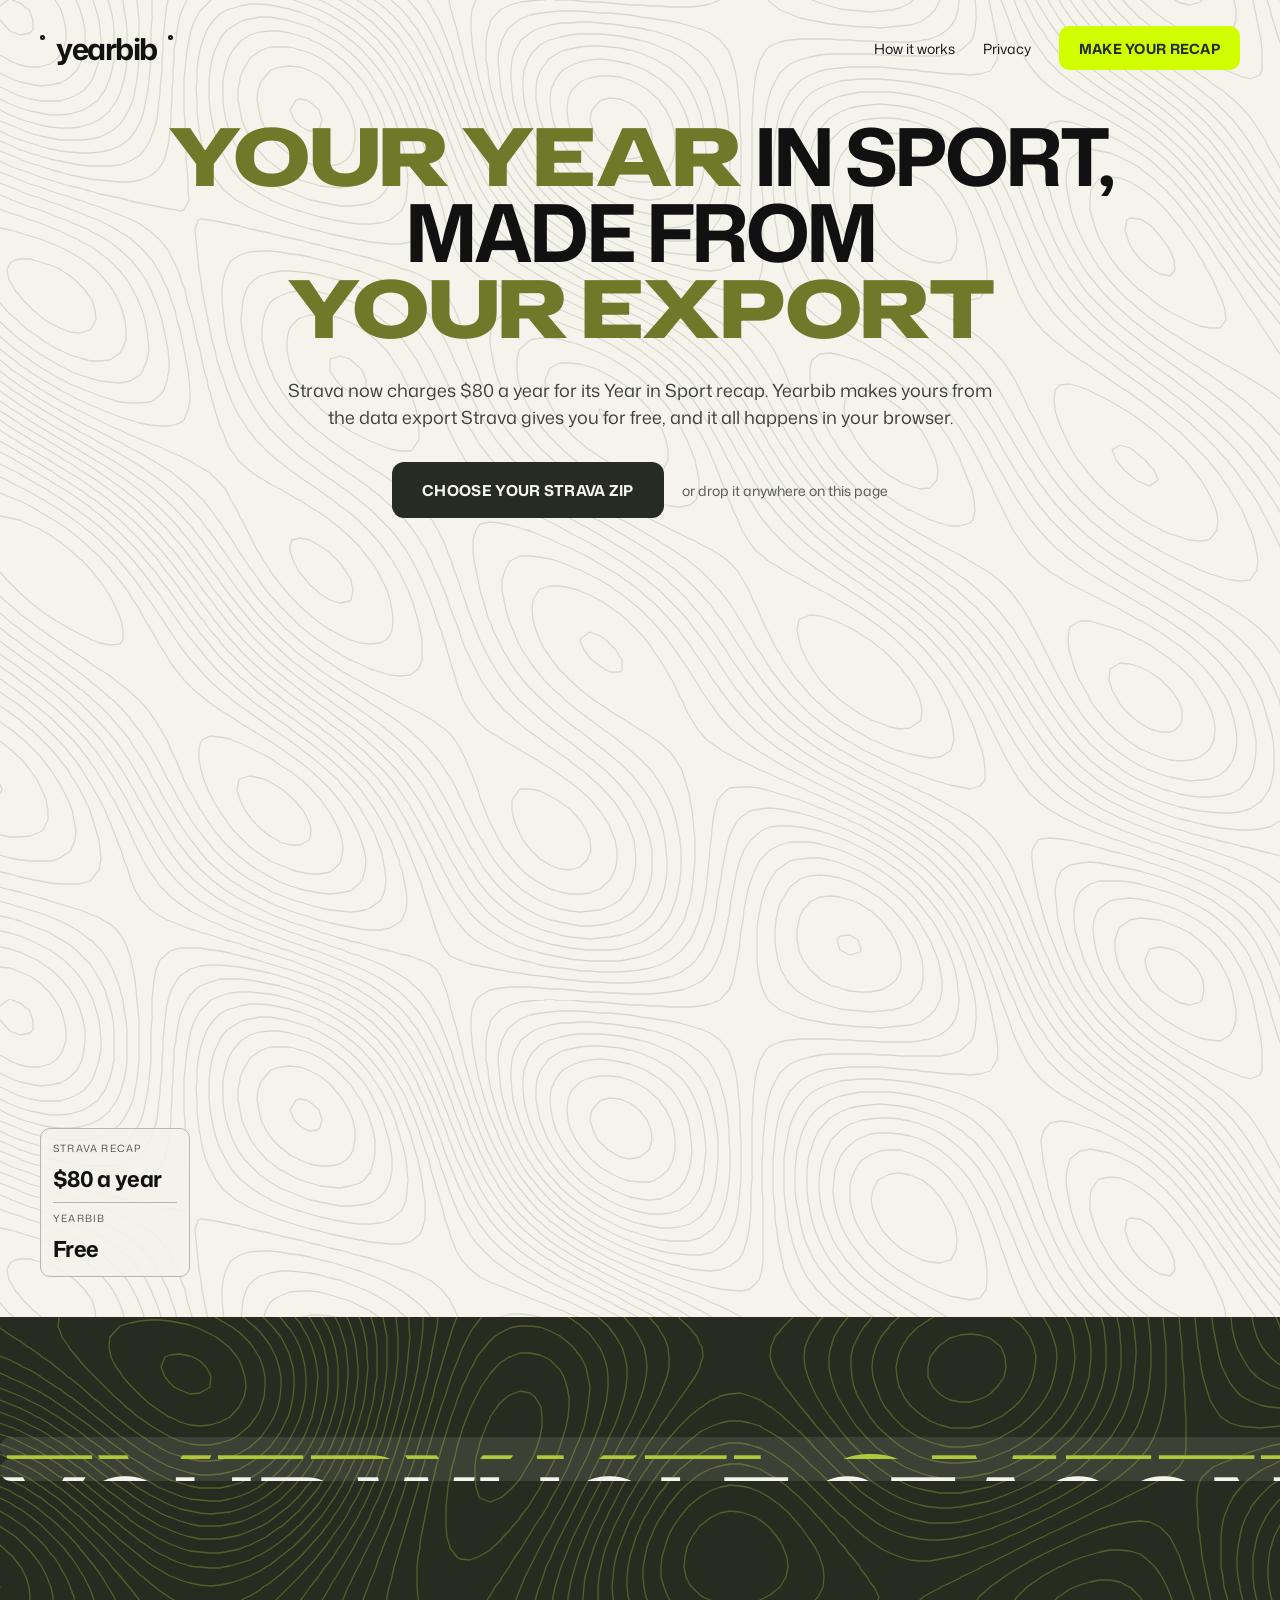
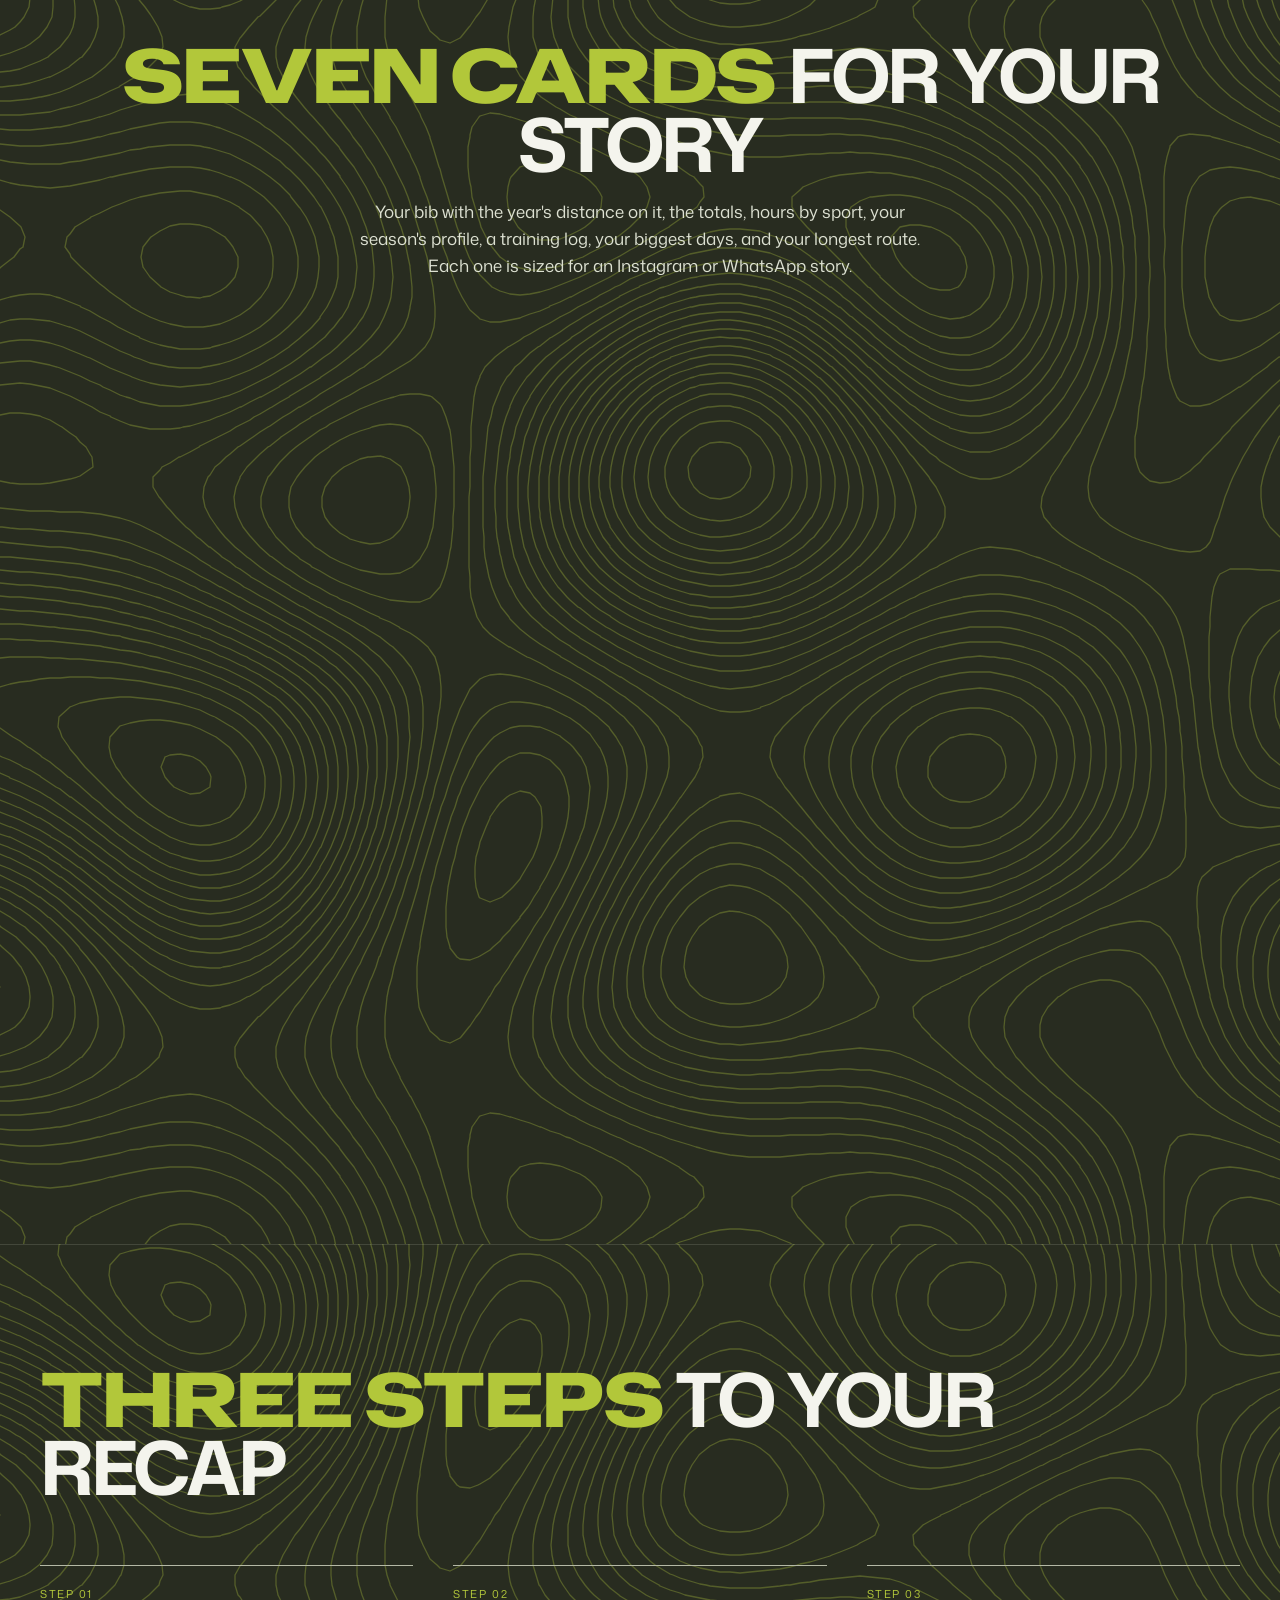
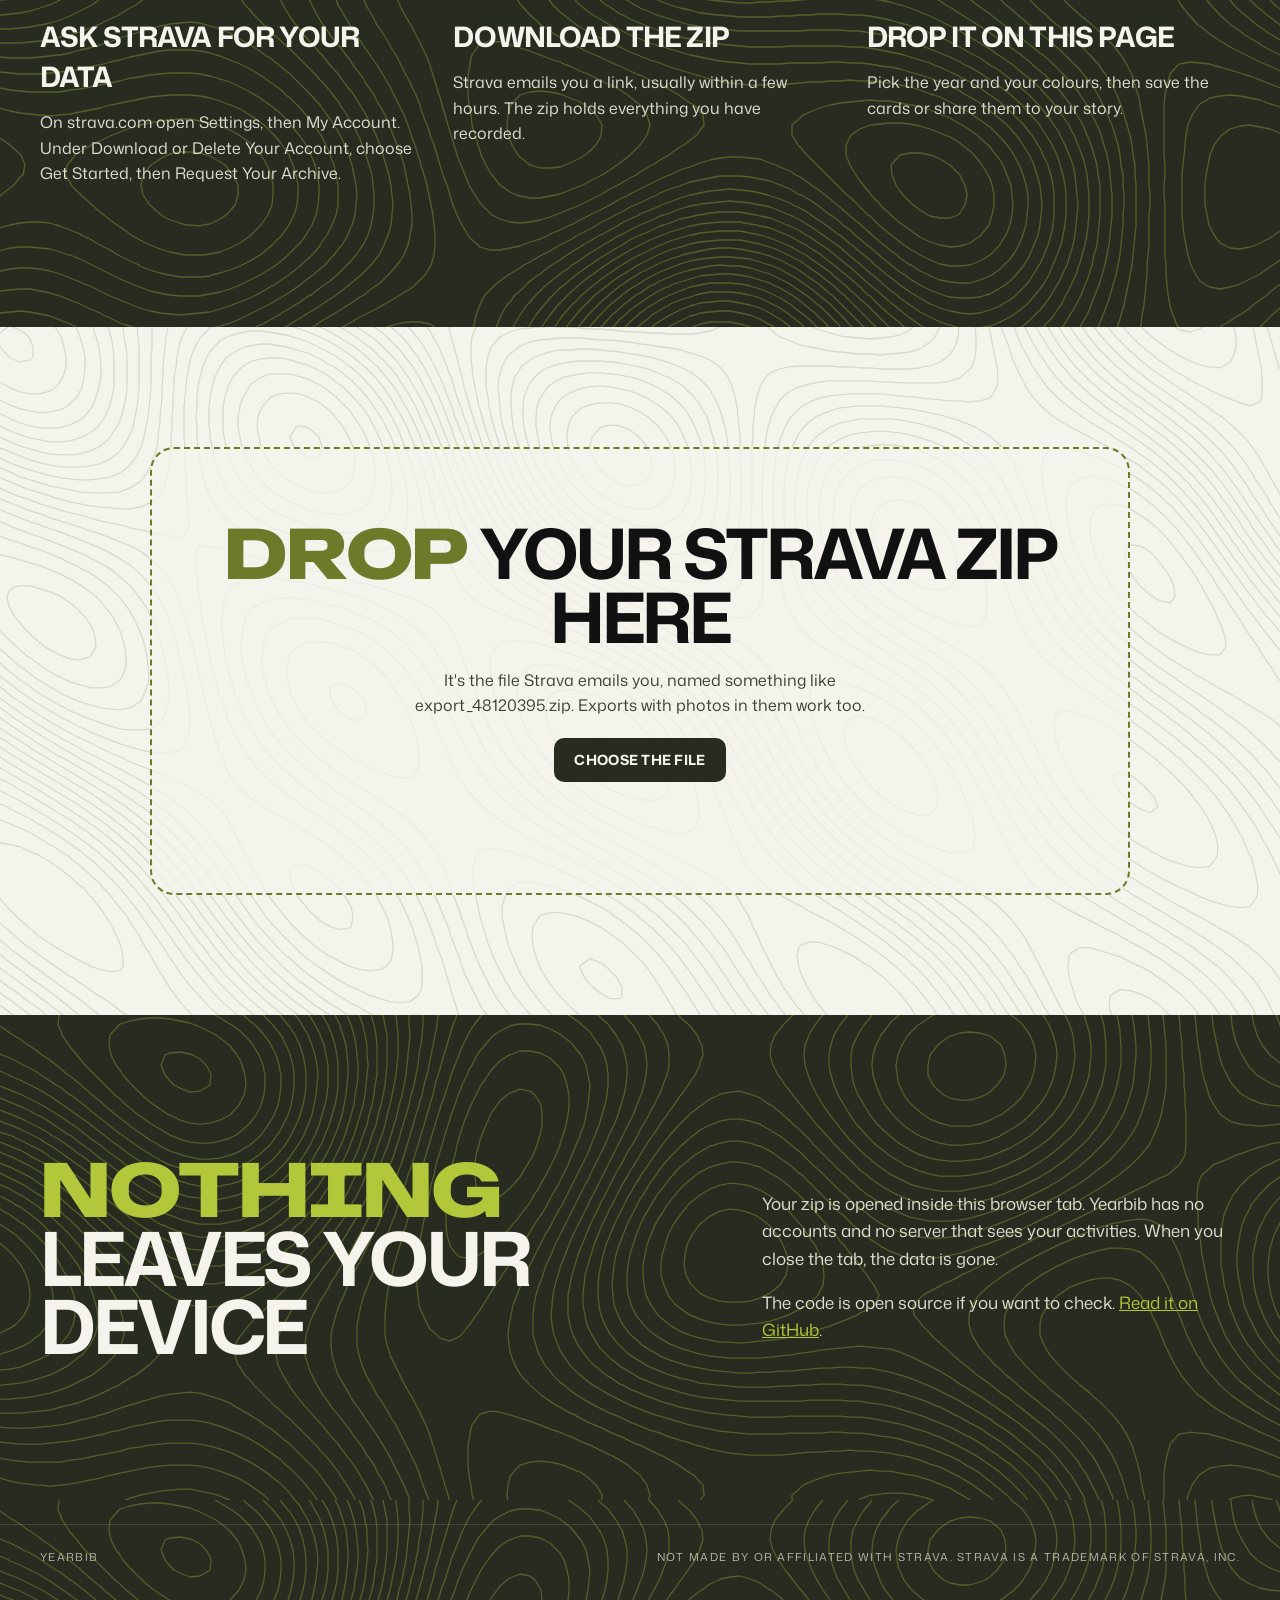
==== commit fab836fb: "feat: add a hero button and drop anywhere on the page i show a full screen overlay while a file is d" ====
--- a/index.html
+++ b/index.html
@@ -4,55 +4,104 @@
 <meta charset="utf-8">
 <meta name="viewport" content="width=device-width, initial-scale=1">
 <title>Yearbib: your year in sport, free</title>
-<meta name="description" content="Turn the export Strava already gives you into a year-in-sport recap. Free, and nothing leaves your browser.">
-<link rel="preconnect" href="https://fonts.googleapis.com">
-<link rel="preconnect" href="https://fonts.gstatic.com" crossorigin>
-<link href="https://fonts.googleapis.com/css2?family=Big+Shoulders+Display:wght@700;900&family=Familjen+Grotesk:wght@400;600&family=Martian+Mono:wght@400;600&display=swap" rel="stylesheet">
+<meta name="description" content="Strava charges $80 a year for its Year in Sport. Yearbib makes yours free from the export Strava gives you, right in your browser.">
+<meta property="og:title" content="Yearbib: your year in sport, free">
+<meta property="og:description" content="Seven shareable cards from your Strava export. Free, and nothing leaves your device.">
+<link rel="preload" href="fonts/mona-sans-latin-standard-normal.woff2" as="font" type="font/woff2" crossorigin>
+<link rel="preload" href="fonts/hubot-sans-latin-standard-normal.woff2" as="font" type="font/woff2" crossorigin>
+<link rel="stylesheet" href="cards.css">
 <link rel="stylesheet" href="style.css">
 </head>
 <body>
-<header class="top"><span class="mark">Yearbib</span><a href="https://github.com/omlahore/yearbib">Source on GitHub</a></header>
+<main id="landing">
+<section class="paper-bg hero">
+<header class="nav">
+<a href="#top" class="wm" aria-label="Yearbib home"><i></i>yearbib<i></i></a>
+<nav aria-label="Main"><a href="#how">How it works</a><a href="#privacy">Privacy</a><a href="#drop" class="pill volt">Make your recap</a></nav>
+</header>
+<div id="top" class="hero-copy">
+<h1 class="hh">
+<span class="mask"><span><em>Your year</em> in sport,</span></span>
+<span class="mask"><span>made from</span></span>
+<span class="mask"><span><em class="nw">your export</em></span></span>
+</h1>
+<p>Strava now charges $80 a year for its Year in Sport recap. Yearbib makes yours from the data export Strava gives you for free, and it all happens in your browser.</p>
+<div class="hero-cta"><label for="file" class="pill dark big-cta">Choose your Strava zip</label><span class="hint">or drop it anywhere on this page</span></div>
+<p class="status hstatus" id="hstatus" role="status" aria-live="polite"></p>
+</div>
+<div class="stage" id="stage" aria-label="Three example recap cards" role="img"></div>
+<aside class="vs"><span>Strava recap</span><b>$80 a year</b><span class="sep">Yearbib</span><b>Free</b></aside>
+</section>
 
-<main>
-  <section class="hero" id="intro">
-    <div class="pitch">
-      <h1>Your year in sport, free.</h1>
-      <p>Strava now charges $80 a year for its Year in Sport. Everything it needs is already in the data export Strava gives you for free. Drop that zip here and get your year as cards you can share.</p>
-      <p class="private">Your file is read on this device. Nothing is uploaded.</p>
-    </div>
-    <canvas id="sample" class="sample" width="1080" height="1920" aria-label="Example recap card"></canvas>
-  </section>
+<section class="olive-bg band-sec">
+<div class="marquee" aria-hidden="true">
+<div class="track l"><span>Every kilometre · every climb · every streak ·</span><span>Every kilometre · every climb · every streak ·</span></div>
+<div class="track r"><span>Your whole season on seven cards ·</span><span>Your whole season on seven cards ·</span></div>
+<div class="over" id="over"></div>
+</div>
+<div class="wrap">
+<h2 class="h2c"><em>Seven cards</em> for your story</h2>
+<p class="lede">Your bib with the year's distance on it, the totals, hours by sport, your season's profile, a training log, your biggest days, and your longest route. Each one is sized for an Instagram or WhatsApp story.</p>
+<div class="scatter" id="scatter"></div>
+</div>
+</section>
 
-  <section class="drop" id="drop" tabindex="0" role="button" aria-describedby="drop-help">
-    <span class="pin tl"></span><span class="pin tr"></span><span class="pin bl"></span><span class="pin br"></span>
-    <strong>Drop your export zip here</strong>
-    <span id="drop-help">or choose the file. Big exports with photos are fine.</span>
-    <input type="file" id="file" accept=".zip,application/zip">
-    <span class="status" id="status" role="status"></span>
-  </section>
+<section id="how" class="olive-bg how">
+<div class="wrap">
+<h2 class="h2"><em>Three steps</em> to your recap</h2>
+<ol class="steps">
+<li><span class="k">Step 01</span><h3>Ask Strava for your data</h3><p>On strava.com open Settings, then My Account. Under Download or Delete Your Account, choose Get Started, then Request Your Archive.</p></li>
+<li><span class="k">Step 02</span><h3>Download the zip</h3><p>Strava emails you a link, usually within a few hours. The zip holds everything you have recorded.</p></li>
+<li><span class="k">Step 03</span><h3>Drop it on this page</h3><p>Pick the year and your colours, then save the cards or share them to your story.</p></li>
+</ol>
+</div>
+</section>
 
-  <section class="how">
-    <h2>Getting your export</h2>
-    <ol>
-      <li>On strava.com, open Settings, then My Account.</li>
-      <li>Under "Download or Delete Your Account", choose Get Started, then Request Your Archive.</li>
-      <li>Strava emails you a link to the zip, usually within a few hours. Download it and drop it above.</li>
-    </ol>
-  </section>
+<section id="drop" class="paper-bg drop-sec">
+<label class="drop" id="dropzone" for="file">
+<span class="dh"><em>Drop</em> your Strava zip here</span>
+<span class="dp">It's the file Strava emails you, named something like export_48120395.zip. Exports with photos in them work too.</span>
+<span class="pill dark">Choose the file</span>
+<input id="file" type="file" accept=".zip,application/zip">
+<span class="status" id="status" role="status" aria-live="polite"></span>
+</label>
+</section>
 
-  <section class="result" id="result" hidden>
-    <div class="controls">
-      <label>Year <select id="year"></select></label>
-      <div class="units" role="group" aria-label="Units">
-        <button data-mi="0" aria-pressed="true">km</button><button data-mi="1" aria-pressed="false">miles</button>
-      </div>
-      <button class="primary" id="saveall">Save all cards</button>
-    </div>
-    <div class="cards" id="cards"></div>
-  </section>
+<section id="privacy" class="olive-bg priv">
+<div class="wrap row2">
+<h2 class="h2"><em>Nothing</em> leaves your device</h2>
+<div><p>Your zip is opened inside this browser tab. Yearbib has no accounts and no server that sees your activities. When you close the tab, the data is gone.</p><p>The code is open source if you want to check. <a href="https://github.com/omlahore/yearbib">Read it on GitHub</a>.</p></div>
+</div>
+</section>
 </main>
 
-<footer>Not made by or affiliated with Strava. Works with the export from your Strava account. Open source.</footer>
+<main id="recap" hidden>
+<header class="nav dark">
+<a href="#" class="wm" id="home" aria-label="Yearbib home"><i></i>yearbib<i></i></a>
+<nav><span class="muted" id="found"></span><a href="#" id="again">Start again with another zip</a></nav>
+</header>
+<div class="recap">
+<aside class="panel" aria-label="Customise your cards">
+<h1 class="ph"><span id="ptitle"></span><em>your way.</em></h1>
+<div class="fld"><label for="nm">Name on the cards</label><input id="nm" type="text" maxlength="24" autocomplete="given-name"></div>
+<div class="fld"><span class="lab">Colours</span><div class="sws" id="themes" role="radiogroup" aria-label="Colour theme"></div><span class="tname" id="tname"></span></div>
+<div class="fld"><span class="lab">Sport</span><div class="pills" id="sports" role="radiogroup" aria-label="Sport"></div></div>
+<div class="fld"><span class="lab">Number on the bib</span><div class="pills" id="bibs" role="radiogroup" aria-label="Number on the bib"></div></div>
+<div class="two-sel">
+<label class="fld">Year<select id="year"></select></label>
+<label class="fld">Units<select id="unit"><option value="0">Kilometres</option><option value="1">Miles</option></select></label>
+</div>
+<label class="switch-row">Contour lines in the background<button role="switch" aria-checked="true" id="contours" class="switch"><span></span></button></label>
+<div class="acts"><button class="pill volt big" id="saveall">Save all cards</button><button class="pill ghost big" id="shareall" hidden>Share to story</button></div>
+</aside>
+<section class="grid" id="grid" aria-label="Your cards"></section>
+</div>
+</main>
+
+<div id="render" aria-hidden="true"></div>
+<div id="dropall" hidden><div><span class="dh"><em>Drop</em> it anywhere</span><span class="dp">Your Strava zip opens right here, in this tab.</span></div></div>
+<footer class="olive-bg foot"><div class="wrap fr"><span>Yearbib</span><span>Not made by or affiliated with Strava. Strava is a trademark of Strava, Inc.</span></div></footer>
+<script src="vendor/html-to-image.js"></script>
 <script type="module" src="app.js"></script>
 </body>
 </html>
--- a/cards.css
+++ b/cards.css
@@ -0,0 +1,72 @@
+@font-face{font-family:"Mona Sans";src:url(fonts/mona-sans-latin-standard-normal.woff2) format("woff2-variations");font-weight:200 900;font-stretch:75% 125%;font-display:swap}
+@font-face{font-family:"Hubot Sans";src:url(fonts/hubot-sans-latin-standard-normal.woff2) format("woff2-variations");font-weight:200 900;font-stretch:75% 125%;font-display:swap}
+.yb-card{width:1080px;height:1920px;box-sizing:border-box;padding:76px 84px 72px;display:flex;flex-direction:column;background-color:var(--ground);color:#F4F4ED;font-family:"Mona Sans",sans-serif;font-feature-settings:"tnum" 1;overflow:hidden;position:relative}
+.yb-card *{box-sizing:border-box;margin:0}
+.yb-card.topo{background-image:url(img/topo-card.svg);background-size:cover}
+.yb-top,.yb-foot{display:flex;justify-content:space-between;align-items:center}
+.yb-wm{position:relative;font-weight:600;font-size:40px;letter-spacing:-.04em;padding:0 20px}
+.yb-wm i{position:absolute;top:9px;width:7px;height:7px;border-radius:50%;border:2.4px solid #F4F4ED}.yb-wm i:first-child{left:0}.yb-wm i:last-child{right:0}
+.yb-cap{font-size:22px;font-weight:500;letter-spacing:.16em;text-transform:uppercase;color:#B4B8A5}
+.yb-kick{margin-top:92px!important;font-size:22px;font-weight:600;letter-spacing:.16em;text-transform:uppercase;color:var(--accent)}
+.yb-h{margin-top:18px!important;font-family:"Hubot Sans",sans-serif;line-height:.96}
+.yb-h span{display:block;font-weight:700;font-size:108px;letter-spacing:-.035em}
+.yb-h .w{font-stretch:125%;font-weight:800;font-size:104px;letter-spacing:-.03em;color:var(--accent)}
+.yb-tag{background:#D2FF00;color:#282C20;border-radius:999px;padding:9px 20px;font-weight:600;font-size:20px;letter-spacing:.1em}
+.yb-mid{flex:1;display:flex;align-items:center;justify-content:center;min-height:0}
+.yb-mid.col{flex-direction:column;align-items:stretch;justify-content:center;gap:22px}
+.yb-mid.gap{margin:56px 0 40px}
+.yb-note{margin-bottom:44px!important;font-size:30px;font-weight:500;color:#DDE1D2}.yb-note b{color:#F4F4ED;font-weight:700}
+.paper{background-color:#F4F1E8;background-image:url(img/noise.svg);color:#17170F}
+/* bib */
+.bib{position:relative;width:870px;height:980px;transform:rotate(-2deg)}
+.bibp{width:100%;height:100%;border-radius:18px;overflow:hidden;display:flex;flex-direction:column;box-shadow:0 70px 90px -30px rgba(8,10,4,.75),0 18px 30px rgba(8,10,4,.35)}
+.band{height:116px;flex:none;background:#17170F;color:#F4F1E8;display:flex;align-items:center;justify-content:space-between;padding:0 116px;font-family:"Hubot Sans";font-stretch:125%;font-weight:700;font-size:30px;letter-spacing:.08em;text-transform:uppercase}.band b{color:#D2FF00;font-weight:700}
+.bnum{flex:1;display:flex;flex-direction:column;align-items:center;justify-content:center;gap:22px}
+.bnum .n{font-family:"Hubot Sans";font-stretch:75%;font-weight:800;font-size:360px;line-height:.9;letter-spacing:-.02em}
+.bnum .l{font-weight:600;font-size:32px;letter-spacing:.32em;text-transform:uppercase;color:#4D5042}
+.bnum .who{margin-top:18px;font-family:"Hubot Sans";font-stretch:125%;font-weight:700;font-size:48px;letter-spacing:.06em}
+.holes{flex:none;display:flex;justify-content:space-between;padding:0 20px}.holes i{width:10px;height:10px;border-radius:50%;background:var(--ground);opacity:.7}
+.strip{flex:none;height:230px;display:grid;grid-template-columns:repeat(3,1fr);align-items:center;text-align:center;padding:0 56px}
+.strip b{display:block;font-weight:600;font-size:76px;letter-spacing:-.04em;line-height:1}.strip small{display:block;margin-top:10px;font-weight:500;font-size:19px;letter-spacing:.18em;text-transform:uppercase;color:#5B5E50}
+.pin{position:absolute;width:190px;filter:drop-shadow(0 6px 5px rgba(0,0,0,.35))}
+.p1 .pin{left:-46px;top:26px;transform:rotate(-38deg)}.p2 .pin{right:-56px;top:18px;transform:rotate(36deg) scaleX(-1)}.p3 .pin{left:-40px;bottom:290px;transform:rotate(30deg)}.p4 .pin{right:-48px;bottom:280px;transform:rotate(-28deg) scaleX(-1)}
+/* results */
+.slip{width:740px;padding:40px 56px 64px;transform:rotate(1.4deg);display:flex;flex-direction:column;filter:drop-shadow(0 40px 40px rgba(8,10,4,.55));clip-path:polygon(0 0,100% 0,100% calc(100% - 20px),97.5% 100%,95% calc(100% - 20px),92.5% 100%,90% calc(100% - 20px),87.5% 100%,85% calc(100% - 20px),82.5% 100%,80% calc(100% - 20px),77.5% 100%,75% calc(100% - 20px),72.5% 100%,70% calc(100% - 20px),67.5% 100%,65% calc(100% - 20px),62.5% 100%,60% calc(100% - 20px),57.5% 100%,55% calc(100% - 20px),52.5% 100%,50% calc(100% - 20px),47.5% 100%,45% calc(100% - 20px),42.5% 100%,40% calc(100% - 20px),37.5% 100%,35% calc(100% - 20px),32.5% 100%,30% calc(100% - 20px),27.5% 100%,25% calc(100% - 20px),22.5% 100%,20% calc(100% - 20px),17.5% 100%,15% calc(100% - 20px),12.5% 100%,10% calc(100% - 20px),7.5% 100%,5% calc(100% - 20px),2.5% 100%,0 calc(100% - 20px))}
+.sh{text-align:center;display:flex;flex-direction:column;gap:10px}.t1{font-family:"Hubot Sans";font-stretch:125%;font-weight:700;font-size:30px;letter-spacing:.12em}
+.t2{font-weight:500;font-size:20px;letter-spacing:.18em;text-transform:uppercase;color:#5B5E50}.t2.c{margin-top:12px;text-align:center}
+.dash{border-top:3px dashed #9A9C8E;margin:24px 0}
+.tot{display:flex;flex-direction:column;align-items:center;gap:4px}.tot b{font-family:"Hubot Sans";font-stretch:75%;font-weight:800;font-size:124px;line-height:.95;letter-spacing:-.02em}
+.row{display:flex;align-items:baseline;gap:14px;margin:8px 0}.row span{font-weight:500;font-size:22px;letter-spacing:.08em;text-transform:uppercase;color:#3E4136}.row i{flex:1;border-bottom:3px dotted #A6A898;transform:translateY(-6px)}.row b{font-weight:600;font-size:38px;letter-spacing:-.03em}
+.ev{display:flex;justify-content:space-between;align-items:center}.ev span{font-weight:500;font-size:22px;letter-spacing:.08em;text-transform:uppercase;color:#3E4136;max-width:300px;line-height:1.35}.ev b{font-family:"Hubot Sans";font-stretch:125%;font-weight:800;font-size:80px;letter-spacing:-.03em;line-height:1}
+.bars{display:flex;justify-content:center;gap:4px;height:48px;margin-top:24px}.bars i{display:block;background:#17170F}
+/* sport */
+.lanes{width:100%;border-top:4px solid rgba(244,244,237,.85);background:rgba(244,244,237,.04)}
+.lane{height:200px;display:flex;align-items:center;gap:28px;border-bottom:4px solid rgba(244,244,237,.85);padding:0 28px 0 18px}
+.ln{width:96px;flex:none;font-family:"Hubot Sans";font-stretch:75%;font-weight:800;font-size:150px;line-height:1;color:rgba(244,244,237,.16)}
+.lc{flex:1;display:flex;flex-direction:column;gap:14px}.lt{display:flex;justify-content:space-between;align-items:baseline}.lt b{font-family:"Hubot Sans";font-stretch:125%;font-weight:800;font-size:44px;letter-spacing:-.02em}.lt span{font-size:26px;font-weight:500;color:#DDE1D2}
+.track{height:22px;border-radius:999px;background:rgba(244,244,237,.1);overflow:hidden}.track div{height:100%;border-radius:999px}
+/* profile */
+.prof{position:relative;height:760px}.prof svg{position:absolute;inset:0;width:100%;height:100%}
+.flag{position:absolute;transform:translate(-50%,-100%);margin-top:11px;display:flex;flex-direction:column;align-items:center}.flag b{font-family:"Hubot Sans";font-stretch:125%;font-weight:800;font-size:46px;letter-spacing:-.02em;white-space:nowrap}.flag i{width:3px;height:70px;background:#F4F4ED}.flag em{width:22px;height:22px;border-radius:50%;background:#D2FF00;border:5px solid var(--ground);margin-top:-11px}
+.ml{display:grid;grid-template-columns:repeat(12,1fr);text-align:center}.ml span{font-weight:600;font-size:28px;color:#B4B8A5}.ml .on{color:#F4F4ED}
+/* log */
+.cal{width:820px;display:grid;grid-template-columns:repeat(3,1fr);gap:30px 44px}
+.mo{display:flex;flex-direction:column;gap:12px}.mo span{font-family:"Hubot Sans";font-stretch:125%;font-weight:700;font-size:22px;letter-spacing:.08em;text-transform:uppercase;color:#DDE1D2}
+.g{display:grid;grid-template-columns:repeat(7,1fr);gap:5px}.g i{display:block;aspect-ratio:1;border-radius:6px}
+.legend{display:flex;justify-content:space-between;align-items:center;padding:26px 0 30px;border-top:1.5px solid rgba(221,225,210,.3);font-size:30px;font-weight:500;color:#DDE1D2}.legend b{color:#F4F4ED;font-weight:700}
+.legend .sc{display:flex;align-items:center;gap:8px;font-size:18px;letter-spacing:.16em;text-transform:uppercase;color:#B4B8A5}.legend .sc i{width:24px;height:24px;border-radius:6px}
+/* big days */
+.big{gap:60px}.bigone,.two>div{display:flex;flex-direction:column;align-items:center;gap:14px;text-align:center}
+.two{display:grid;grid-template-columns:repeat(2,1fr);gap:40px}
+.medal{display:flex;flex-direction:column;align-items:center}
+.rib{display:flex}.rib i{display:block;box-shadow:inset -6px 0 0 rgba(0,0,0,.12)}.rib i:first-child{transform:skewX(14deg)}.rib i:last-child{transform:skewX(-14deg)}
+.lg .rib i{width:92px;height:170px}.sm .rib i{width:64px;height:120px}
+.disc{border-radius:50%;display:flex;flex-direction:column;align-items:center;justify-content:center;gap:6px;color:var(--ground);margin-top:-20px}
+.disc .k{font-size:18px;font-weight:600;letter-spacing:.16em;text-transform:uppercase;opacity:.75}.disc b{font-family:"Hubot Sans";font-stretch:75%;font-weight:800;line-height:.92;letter-spacing:-.02em}.lg .disc b{font-size:120px}.sm .disc b{font-size:76px}.disc .un{font-size:22px;font-weight:700;letter-spacing:.1em}
+.nm{font-size:30px;font-weight:600}.sm~.nm{font-size:26px}.dt{font-size:21px;font-weight:500;letter-spacing:.14em;text-transform:uppercase;color:#B4B8A5}
+/* route */
+.map{position:relative;width:880px;height:600px}.map svg{position:absolute;inset:0;width:100%;height:100%}
+.km{position:absolute;width:42px;height:42px;margin:-21px 0 0 -21px;border-radius:50%;background:#F4F4ED;color:#282C20;display:flex;align-items:center;justify-content:center;font-weight:600;font-size:20px}
+.start{position:absolute;width:34px;height:34px;margin:-17px 0 0 -17px;border-radius:50%;background:#D2FF00;border:5px solid var(--ground)}
+.elev{display:block;width:100%;height:140px}
+.rstats{display:grid;grid-template-columns:repeat(4,1fr);margin:28px 0 40px;padding-top:26px;border-top:1.5px solid rgba(221,225,210,.3)}.rstats b{display:block;font-weight:600;font-size:54px;letter-spacing:-.04em;line-height:1}.rstats small{display:block;margin-top:10px;font-size:19px;font-weight:500;letter-spacing:.16em;text-transform:uppercase;color:#B4B8A5}
--- a/style.css
+++ b/style.css
@@ -1,48 +1,103 @@
-:root{
-  --track:#3D2A7A; --deep:#2A1C58; --lane:#B9A8F0; --bib:#FFFFFF; --ink:#121018; --soft:#6B6480; --tape:#FFD23F;
-  --display:"Big Shoulders Display",Impact,sans-serif; --body:"Familjen Grotesk",system-ui,sans-serif; --mono:"Martian Mono",ui-monospace,monospace;
-}
-*{box-sizing:border-box;margin:0}
-body{background:var(--track);color:#fff;font-family:var(--body);font-size:18px;line-height:1.5;
-  background-image:repeating-linear-gradient(115deg,transparent 0 118px,rgba(185,168,240,.14) 118px 121px);min-height:100vh}
-a{color:#fff}
-:focus-visible{outline:3px solid var(--tape);outline-offset:3px}
-.top{display:flex;justify-content:space-between;align-items:center;padding:20px clamp(16px,5vw,64px);font-family:var(--mono);font-size:13px;letter-spacing:.08em}
-.mark{font-family:var(--display);font-weight:900;font-size:30px;letter-spacing:.02em}
-main{max-width:1120px;margin:0 auto;padding:0 clamp(16px,5vw,64px) 64px}
-.hero{display:grid;grid-template-columns:1.2fr .8fr;gap:48px;align-items:center;padding:32px 0 48px}
-h1{font-family:var(--display);font-weight:900;font-size:clamp(64px,9vw,128px);line-height:.9;letter-spacing:-.01em;text-transform:uppercase}
-.pitch p{max-width:34em;margin-top:24px;font-size:20px}
-.pitch .private{font-family:var(--mono);font-size:13px;color:var(--tape);letter-spacing:.04em}
-.sample{width:100%;max-width:340px;justify-self:end;border-radius:18px;box-shadow:0 30px 60px rgba(10,5,30,.5);transform:rotate(2.5deg)}
-.drop{position:relative;display:grid;place-items:center;gap:6px;text-align:center;background:var(--bib);color:var(--ink);border-radius:22px;padding:64px 24px;cursor:pointer;box-shadow:0 24px 50px rgba(10,5,30,.45);transition:transform .15s}
-.drop:hover,.drop.over{transform:translateY(-3px)}
-.drop strong{font-family:var(--display);font-weight:900;font-size:clamp(36px,5vw,56px);text-transform:uppercase;line-height:1}
-.drop span{color:var(--soft)}
-.drop input{display:none}
-.drop .status{font-family:var(--mono);font-size:13px;color:var(--ink);min-height:1.4em}
-.pin{position:absolute;width:24px;height:24px;border-radius:50%;background:var(--track);box-shadow:0 0 0 4px #D9D4E6}
-.tl{top:22px;left:22px}.tr{top:22px;right:22px}.bl{bottom:22px;left:22px}.br{bottom:22px;right:22px}
-.how{margin-top:56px;max-width:640px}
-h2{font-family:var(--mono);font-size:14px;font-weight:600;letter-spacing:.14em;text-transform:uppercase;color:var(--lane);margin-bottom:12px}
-.how ol{padding-left:1.3em;display:grid;gap:8px}
-.result{margin-top:56px}
-.controls{display:flex;flex-wrap:wrap;gap:12px;align-items:center;margin-bottom:24px;font-family:var(--mono);font-size:14px}
-select,button{font:inherit;border-radius:999px;border:2px solid var(--lane);background:transparent;color:#fff;padding:8px 16px;cursor:pointer}
-select option{color:var(--ink)}
-.units{display:flex}
-.units button{border-radius:0}.units button:first-child{border-radius:999px 0 0 999px}.units button:last-child{border-radius:0 999px 999px 0;border-left:0}
-.units button[aria-pressed=true]{background:var(--lane);color:var(--ink)}
-.primary{background:var(--tape);border-color:var(--tape);color:var(--ink);font-weight:600;margin-left:auto}
-.cards{display:grid;grid-template-columns:repeat(auto-fill,minmax(230px,1fr));gap:20px}
-.card{display:grid;gap:8px}
-.card canvas{width:100%;height:auto;border-radius:14px;box-shadow:0 16px 36px rgba(10,5,30,.45)}
-.card .acts{display:flex;gap:8px}
-.card button{flex:1;padding:6px 10px;font-family:var(--mono);font-size:13px}
-footer{text-align:center;font-family:var(--mono);font-size:12px;color:var(--lane);padding:32px 16px 48px}
-@media (max-width:760px){
-  .hero{grid-template-columns:1fr;gap:28px}
-  .sample{justify-self:center;max-width:240px}
-  .primary{margin-left:0}
-}
-@media (prefers-reduced-motion:reduce){*{transition:none!important}}
+:root{--olive:#282C20;--deep:#1F221A;--paper:#F4F4ED;--sage:#DDE1D2;--stone:#B4B8A5;--moss:#B2C73A;--mossd:#6E7A2A;--volt:#D2FF00;--ink:#111112}
+*{box-sizing:border-box}
+html{scroll-behavior:smooth}
+body{margin:0;font-family:"Mona Sans",system-ui,sans-serif;color:var(--ink);background:var(--olive);overflow-x:hidden}
+a{color:inherit}
+:focus-visible{outline:2px solid var(--volt);outline-offset:3px}
+em{font-style:normal}
+.paper-bg{background:var(--paper) url(img/topo-paper.svg) 0 0/1440px auto;animation:drift 90s linear infinite}
+.olive-bg{background:var(--olive) url(img/topo-olive.svg) 0 0/1440px auto;color:var(--paper);animation:drift 120s linear infinite}
+@keyframes drift{to{background-position:1440px 0}}
+.wrap{max-width:1360px;margin:0 auto;padding:0 40px}
+.nav{max-width:1360px;margin:0 auto;padding:26px 40px;display:flex;align-items:center;justify-content:space-between;gap:20px;flex-wrap:wrap}
+.nav nav{display:flex;align-items:center;gap:28px;font-size:14px;flex-wrap:wrap}.nav nav a{text-decoration:none}
+.wm{position:relative;font-weight:700;font-size:30px;letter-spacing:-.05em;text-decoration:none;padding:0 16px}
+.wm i{position:absolute;top:8px;width:5px;height:5px;border-radius:50%;border:2px solid currentColor}.wm i:first-child{left:0}.wm i:last-child{right:0}
+.pill{display:inline-flex;align-items:center;justify-content:center;min-height:44px;padding:0 20px;border-radius:10px;font:inherit;font-weight:700;font-size:14px;text-decoration:none;text-transform:uppercase;letter-spacing:.02em;border:0;cursor:pointer;transition:transform .3s cubic-bezier(.16,1,.3,1)}
+.pill:hover{transform:scale(1.04)}.volt{background:var(--volt);color:var(--olive)}.dark{background:var(--olive);color:var(--paper)}.ghost{background:transparent;color:var(--paper);border:1px solid #5B5E50}.big{min-height:48px;width:100%}
+/* hero */
+.hero{position:relative;min-height:100vh;padding-bottom:80px;overflow:hidden}
+.hero-copy{max-width:1360px;margin:0 auto;padding:24px 40px 0;text-align:center}
+.hh{margin:0;text-transform:uppercase;line-height:.9;font-weight:700;font-size:clamp(34px,6.2vw,92px);letter-spacing:-.045em}
+.hh em,.h2 em,.h2c em,.dh em,.ph em{font-family:"Hubot Sans",sans-serif;font-stretch:125%;font-weight:800;letter-spacing:-.03em;color:var(--mossd)}
+.olive-bg .h2 em,.olive-bg .h2c em,.ph em{color:var(--moss)}
+.nw{white-space:nowrap}
+.mask{display:block;overflow:hidden;padding-bottom:.06em}.mask>span{display:inline-block;animation:up 1s cubic-bezier(.16,1,.3,1) both}
+.mask:nth-child(2)>span{animation-delay:.12s}.mask:nth-child(3)>span{animation-delay:.24s}
+@keyframes up{from{transform:translateY(105%)}to{transform:none}}
+.hero-copy p{margin:28px auto 0;max-width:40em;font-size:18px;line-height:1.55;color:#3D3F38}
+.stage{position:relative;height:640px;max-width:1360px;margin:40px auto 0}
+.thumb{position:absolute;border-radius:16px;overflow:hidden;box-shadow:0 40px 80px rgba(20,24,12,.35)}
+.thumb>.yb-card{transform-origin:0 0}
+.deal{animation:deal 1.1s cubic-bezier(.16,1,.3,1) both;transform:rotate(var(--r))}
+@keyframes deal{from{opacity:0;transform:translateY(160px) rotate(0) scale(.9)}to{opacity:1;transform:rotate(var(--r))}}
+.deal:hover{transform:rotate(var(--r)) translateY(-14px);transition:transform .5s cubic-bezier(.16,1,.3,1)}
+.vs{position:absolute;left:40px;bottom:40px;width:150px;border:1px solid var(--stone);border-radius:10px;padding:12px;background:rgba(244,244,237,.85);font-size:10px;letter-spacing:.12em;text-transform:uppercase;color:#535450;display:flex;flex-direction:column;gap:8px}
+.vs b{font-size:22px;letter-spacing:-.03em;text-transform:none;color:var(--ink)}.vs .sep{border-top:1px solid var(--stone);padding-top:8px}
+/* marquee */
+.band-sec{padding:120px 0 140px;overflow:hidden}
+.marquee{position:relative}
+.track{display:flex;gap:40px;width:max-content;white-space:nowrap;font-size:clamp(64px,9.4vw,136px);line-height:1;text-transform:uppercase;animation:left 40s linear infinite}
+.track.l{font-family:"Hubot Sans";font-stretch:125%;font-weight:800;letter-spacing:-.03em;color:var(--moss)}
+.track.r{font-weight:700;letter-spacing:-.045em;color:var(--paper);animation:right 46s linear infinite}
+@keyframes left{to{transform:translateX(-50%)}}@keyframes right{from{transform:translateX(-50%)}to{transform:none}}
+.over{position:absolute;left:50%;top:50%;width:220px;height:391px;margin:-195px 0 0 -110px;transform:rotate(4deg)}
+.h2c,.h2{margin:0;text-transform:uppercase;line-height:.92;font-weight:700;font-size:clamp(40px,5.8vw,84px);letter-spacing:-.045em}
+.h2c{text-align:center;margin-top:160px}
+.lede{margin:20px auto 0;max-width:34em;text-align:center;font-size:17px;line-height:1.6;color:var(--sage)}
+.scatter{position:relative;height:760px;margin-top:64px}
+.sc{position:absolute;width:240px;transition:transform .6s cubic-bezier(.16,1,.3,1)}.sc:hover{transform:translateY(-12px) rotate(0)!important}
+.sc .thumb{position:relative}.sc p{margin:14px 0 0;font-size:11px;letter-spacing:.14em;text-transform:uppercase;color:var(--stone)}
+/* steps */
+.how{padding:40px 0 140px;border-top:1px solid rgba(221,225,210,.15)}.how .h2{margin:80px 0 64px}
+.steps{list-style:none;margin:0;padding:0;display:grid;grid-template-columns:repeat(3,minmax(0,1fr));gap:40px}
+.steps li{border-top:1px solid var(--stone);padding-top:20px;display:flex;flex-direction:column;gap:14px}
+.steps .k{font-size:11px;letter-spacing:.14em;text-transform:uppercase;color:var(--moss)}
+.steps h3{margin:0;font-weight:700;font-size:28px;letter-spacing:-.03em;text-transform:uppercase}.steps p{margin:0;font-size:16px;line-height:1.6;color:var(--sage)}
+/* drop */
+.drop-sec{padding:120px 40px}
+.drop{position:relative;display:flex;flex-direction:column;align-items:center;gap:20px;max-width:980px;margin:0 auto;padding:72px 40px;border:2px dashed var(--mossd);border-radius:24px;text-align:center;cursor:pointer;background:rgba(244,244,237,.7);transition:transform .3s,background .3s}
+.drop.over,.drop:hover{transform:translateY(-3px);background:rgba(244,244,237,.95)}
+.dh{text-transform:uppercase;line-height:.92;font-weight:700;font-size:clamp(36px,5.4vw,76px);letter-spacing:-.045em}
+.dp{font-size:16px;line-height:1.55;color:#3D3F38;max-width:34em}
+.drop input{position:absolute;width:1px;height:1px;opacity:0}
+.status{font-size:14px;font-weight:600;min-height:1.4em}
+.priv{padding:140px 0}.row2{display:flex;gap:64px;flex-wrap:wrap;align-items:flex-end}.row2 .h2{flex:1 1 560px}.row2>div{flex:1 1 380px;font-size:17px;line-height:1.6;color:var(--sage)}.row2 a{color:var(--moss)}
+.foot{color:var(--stone);padding:24px 0 48px}.fr{display:flex;justify-content:space-between;gap:16px;flex-wrap:wrap;font-size:11px;letter-spacing:.12em;text-transform:uppercase;border-top:1px solid rgba(221,225,210,.15);padding-top:24px}
+/* recap */
+#recap{background:var(--deep);color:var(--paper);min-height:100vh}
+.muted{color:var(--stone)}
+.recap{max-width:1400px;margin:0 auto;padding:8px 40px 120px;display:flex;flex-wrap:wrap;gap:40px;align-items:flex-start}
+.panel{flex:1 1 300px;max-width:340px;background:var(--olive);border:1px solid rgba(221,225,210,.14);border-radius:18px;padding:28px;display:flex;flex-direction:column;gap:26px;position:sticky;top:20px}
+.ph{margin:0;line-height:.95;font-family:"Hubot Sans";font-weight:700;font-size:40px;letter-spacing:-.035em}.ph span,.ph em{display:block}.ph em{font-size:38px}
+.fld{display:flex;flex-direction:column;gap:10px}
+.fld label,.fld .lab,.two-sel .fld{font-size:11px;font-weight:600;letter-spacing:.14em;text-transform:uppercase;color:var(--stone)}
+.fld input,.fld select{font:inherit;font-size:15px;letter-spacing:0;text-transform:none;min-height:44px;padding:0 14px;border-radius:10px;border:1px solid #5B5E50;background:var(--deep);color:var(--paper)}
+.two-sel{display:grid;grid-template-columns:1fr 1fr;gap:12px}
+.sws{display:grid;grid-template-columns:repeat(4,1fr);gap:10px}
+.sw{aspect-ratio:1;border-radius:14px;border:2px solid rgba(221,225,210,.2);display:flex;align-items:center;justify-content:center;cursor:pointer;padding:0;transition:transform .25s}.sw:hover{transform:scale(1.08)}.sw[aria-checked=true]{border-color:var(--paper)}.sw i{width:22px;height:22px;border-radius:50%}
+.tname{font-size:13px;color:var(--sage)}
+.pills{display:flex;flex-wrap:wrap;gap:8px}
+.op{font:inherit;font-size:14px;min-height:40px;padding:0 16px;border-radius:999px;cursor:pointer;border:1px solid #5B5E50;background:transparent;color:var(--paper)}.op[aria-checked=true]{background:var(--paper);color:var(--olive);border-color:var(--paper)}
+.switch-row{display:flex;align-items:center;justify-content:space-between;gap:12px;font-size:14px}
+.switch{flex:none;width:52px;height:30px;border-radius:999px;border:0;padding:3px;display:flex;justify-content:flex-start;background:#5B5E50;cursor:pointer}.switch[aria-checked=true]{justify-content:flex-end;background:var(--volt)}.switch span{width:24px;height:24px;border-radius:50%;background:var(--olive)}
+.acts{display:flex;flex-direction:column;gap:10px;padding-top:8px;border-top:1px solid rgba(221,225,210,.14)}
+.grid{flex:999 1 640px;min-width:0;display:grid;grid-template-columns:repeat(auto-fill,minmax(230px,1fr));gap:28px}
+.cardbox{display:flex;flex-direction:column;gap:12px;animation:dealin 1s cubic-bezier(.16,1,.3,1) both}
+@keyframes dealin{from{opacity:0;transform:translateY(120px) rotate(8deg) scale(.92)}to{opacity:1;transform:none}}
+.cardbox .thumb{position:relative;aspect-ratio:9/16;transition:transform .5s cubic-bezier(.16,1,.3,1)}.cardbox .thumb:hover{transform:translateY(-10px) rotate(-1deg)}
+.cardbox .cb-row{display:flex;align-items:center;justify-content:space-between;gap:8px;font-size:12px;letter-spacing:.12em;text-transform:uppercase;color:var(--stone)}
+.cardbox .op{font-size:13px;border-radius:10px;letter-spacing:0;text-transform:none}
+#render{position:fixed;left:-20000px;top:0}
+@media (max-width:900px){.hh{font-size:9.4vw}.stage{height:460px}.steps{grid-template-columns:minmax(0,1fr)}.scatter{height:auto;display:flex;flex-wrap:wrap;gap:20px;justify-content:center}.sc{position:relative;left:auto!important;top:auto!important;transform:none!important;width:150px}.vs{display:none}.panel{position:static;max-width:none}}
+@media (prefers-reduced-motion:reduce){.paper-bg,.olive-bg,.track,.mask>span,.deal,.cardbox{animation:none!important}html{scroll-behavior:auto}}
+
+.hero-cta{margin-top:30px;display:flex;align-items:center;justify-content:center;gap:18px;flex-wrap:wrap}
+.big-cta{min-height:56px;padding:0 30px;font-size:15px;border-radius:12px}
+.hint{font-size:14px;color:#535450}
+.hstatus{margin:14px 0 0!important;font-size:14px;font-weight:600;color:var(--olive)}
+#dropall{position:fixed;inset:0;z-index:50;background:rgba(40,44,32,.82);backdrop-filter:blur(6px);display:flex;align-items:center;justify-content:center;padding:24px}
+#dropall[hidden]{display:none}
+#dropall>div{width:min(980px,100%);height:min(560px,80vh);border:3px dashed var(--moss);border-radius:28px;display:flex;flex-direction:column;align-items:center;justify-content:center;gap:16px;text-align:center;color:var(--paper);animation:pop .35s cubic-bezier(.16,1,.3,1)}
+#dropall .dh em{color:var(--moss)}#dropall .dp{color:var(--sage)}
+@keyframes pop{from{transform:scale(.96);opacity:0}to{transform:none;opacity:1}}
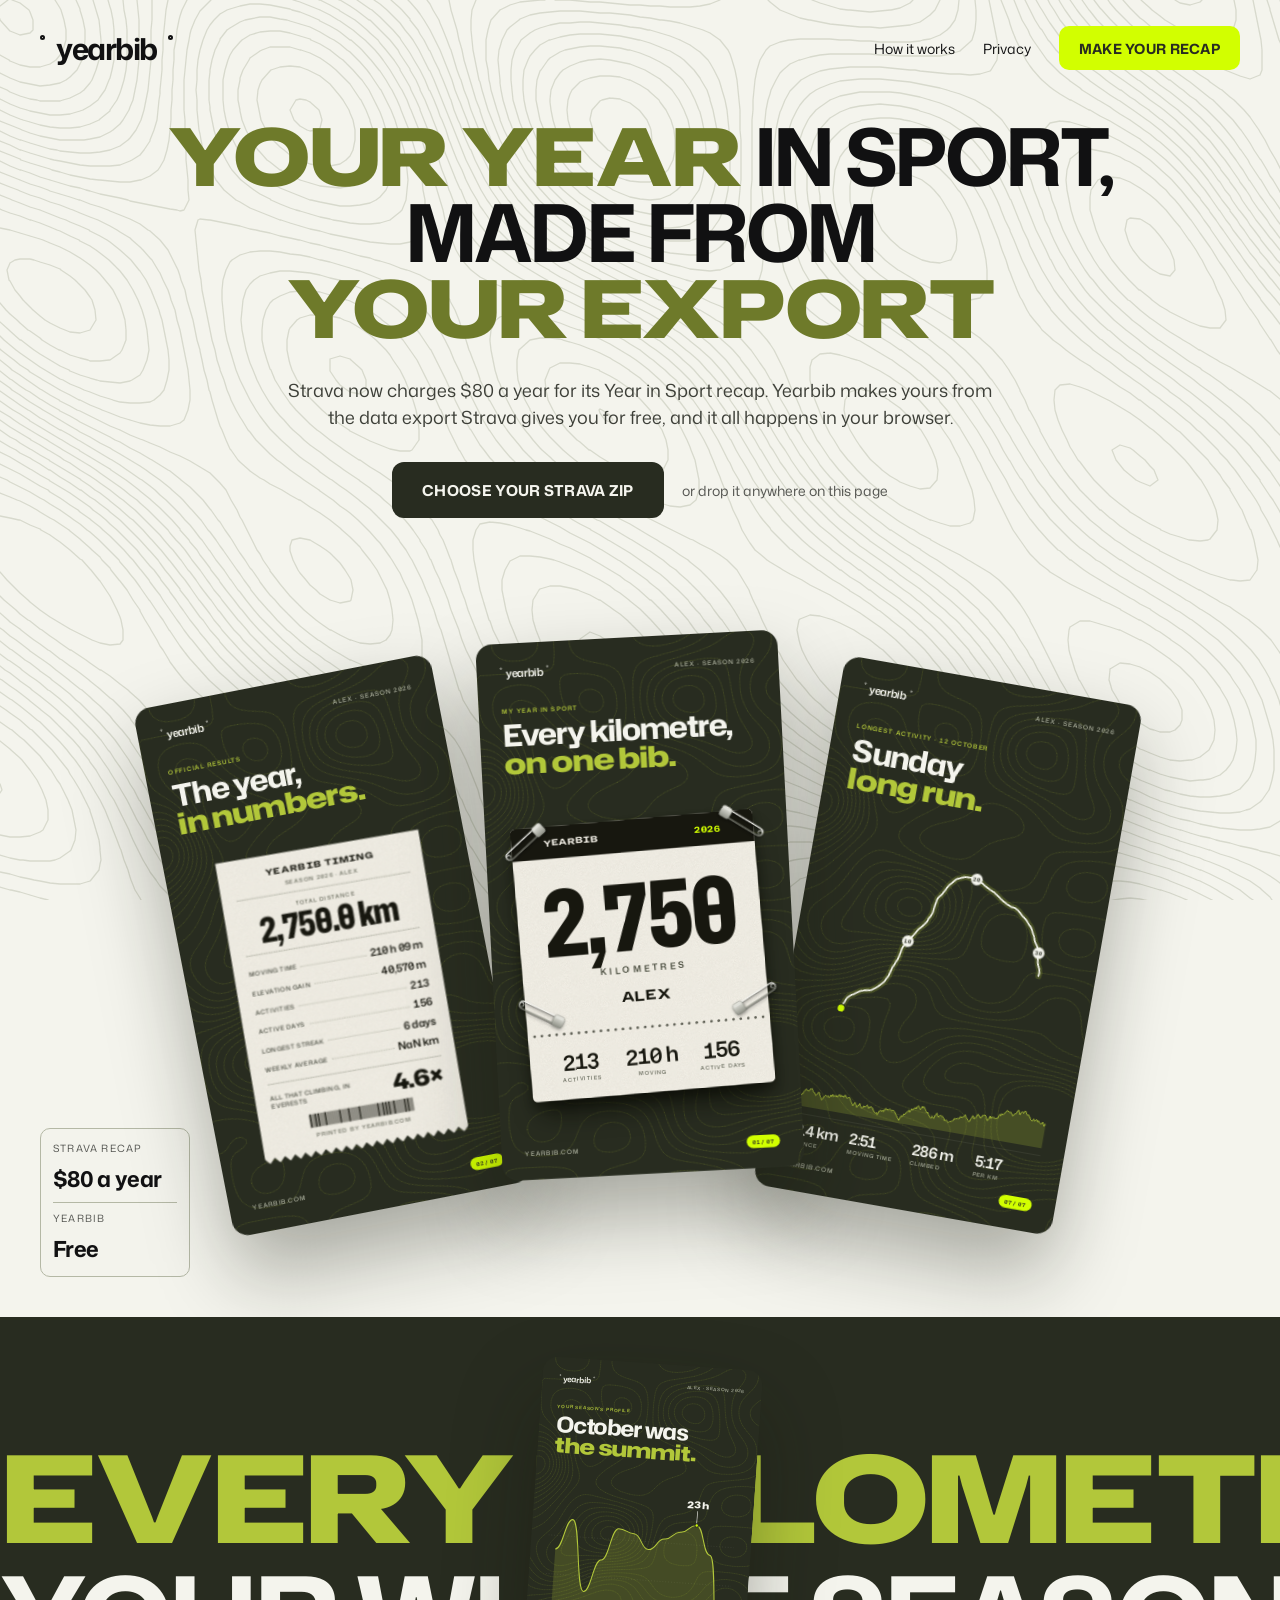
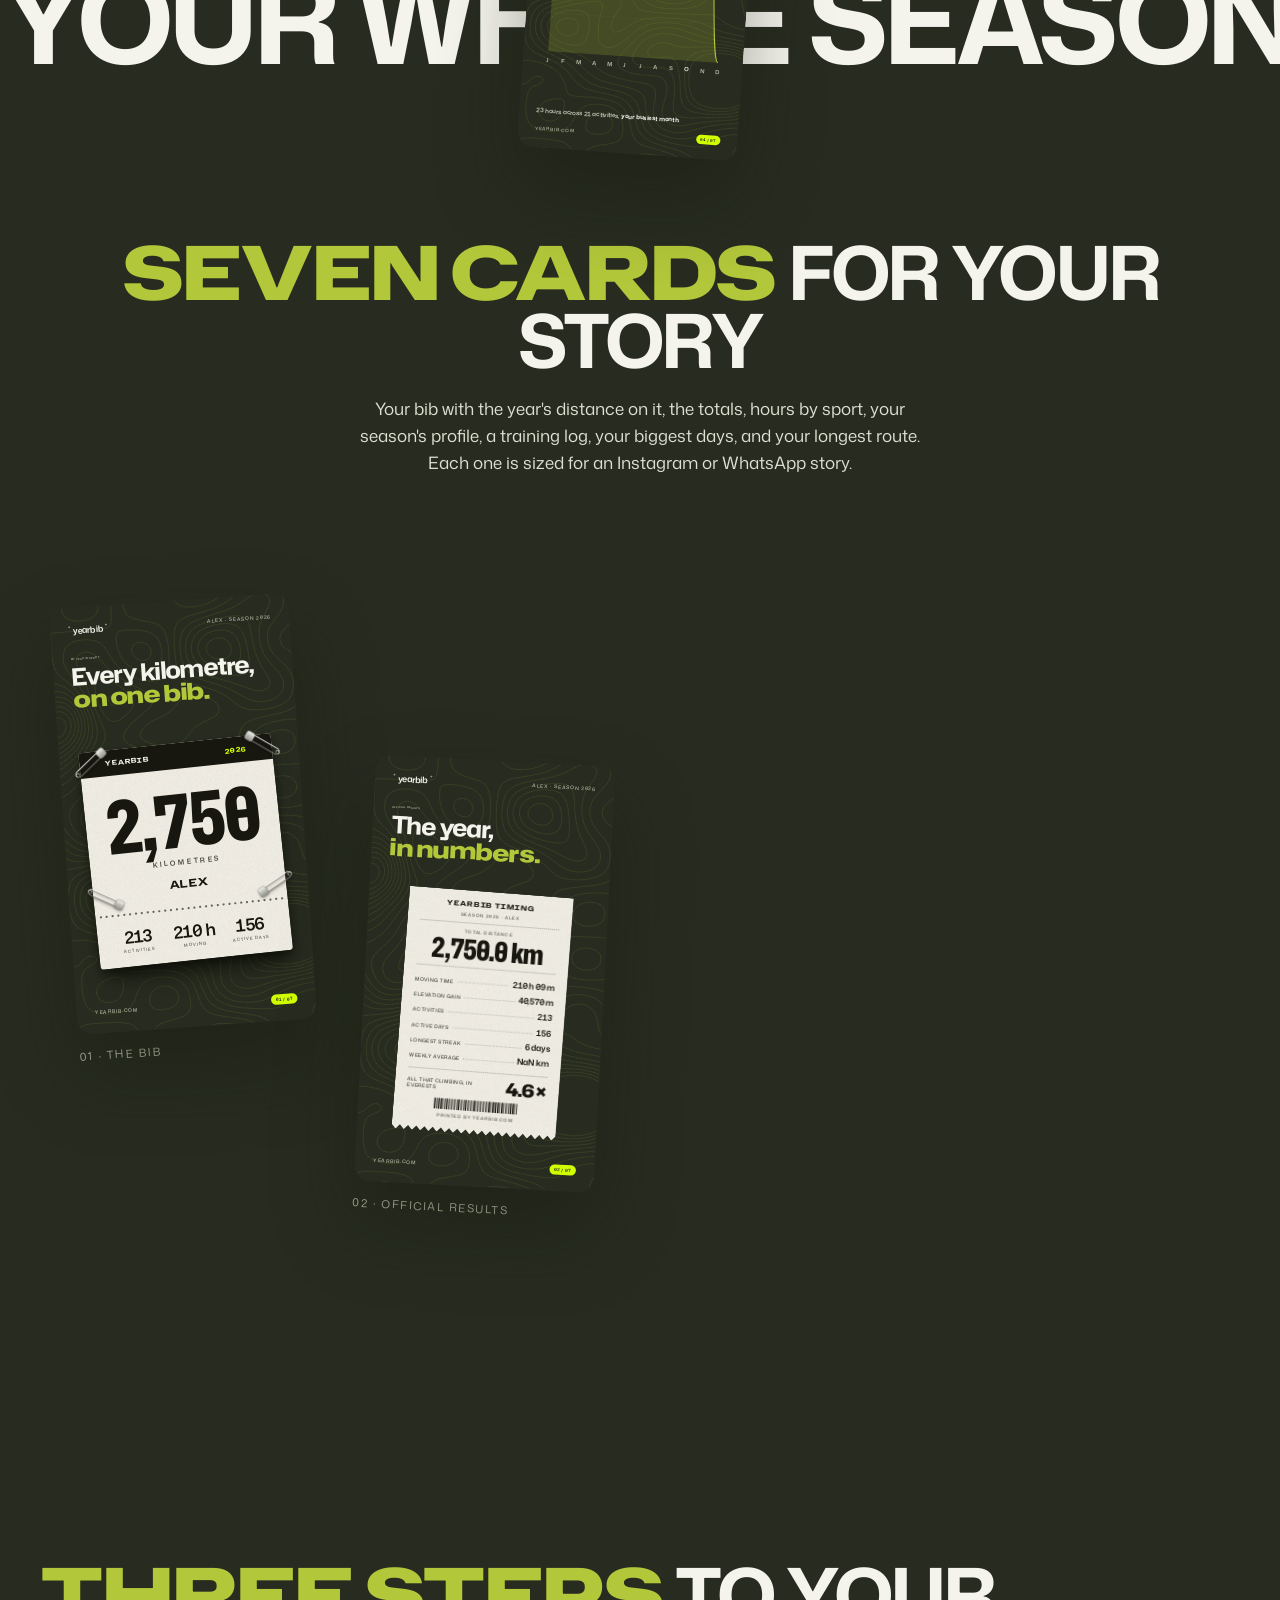
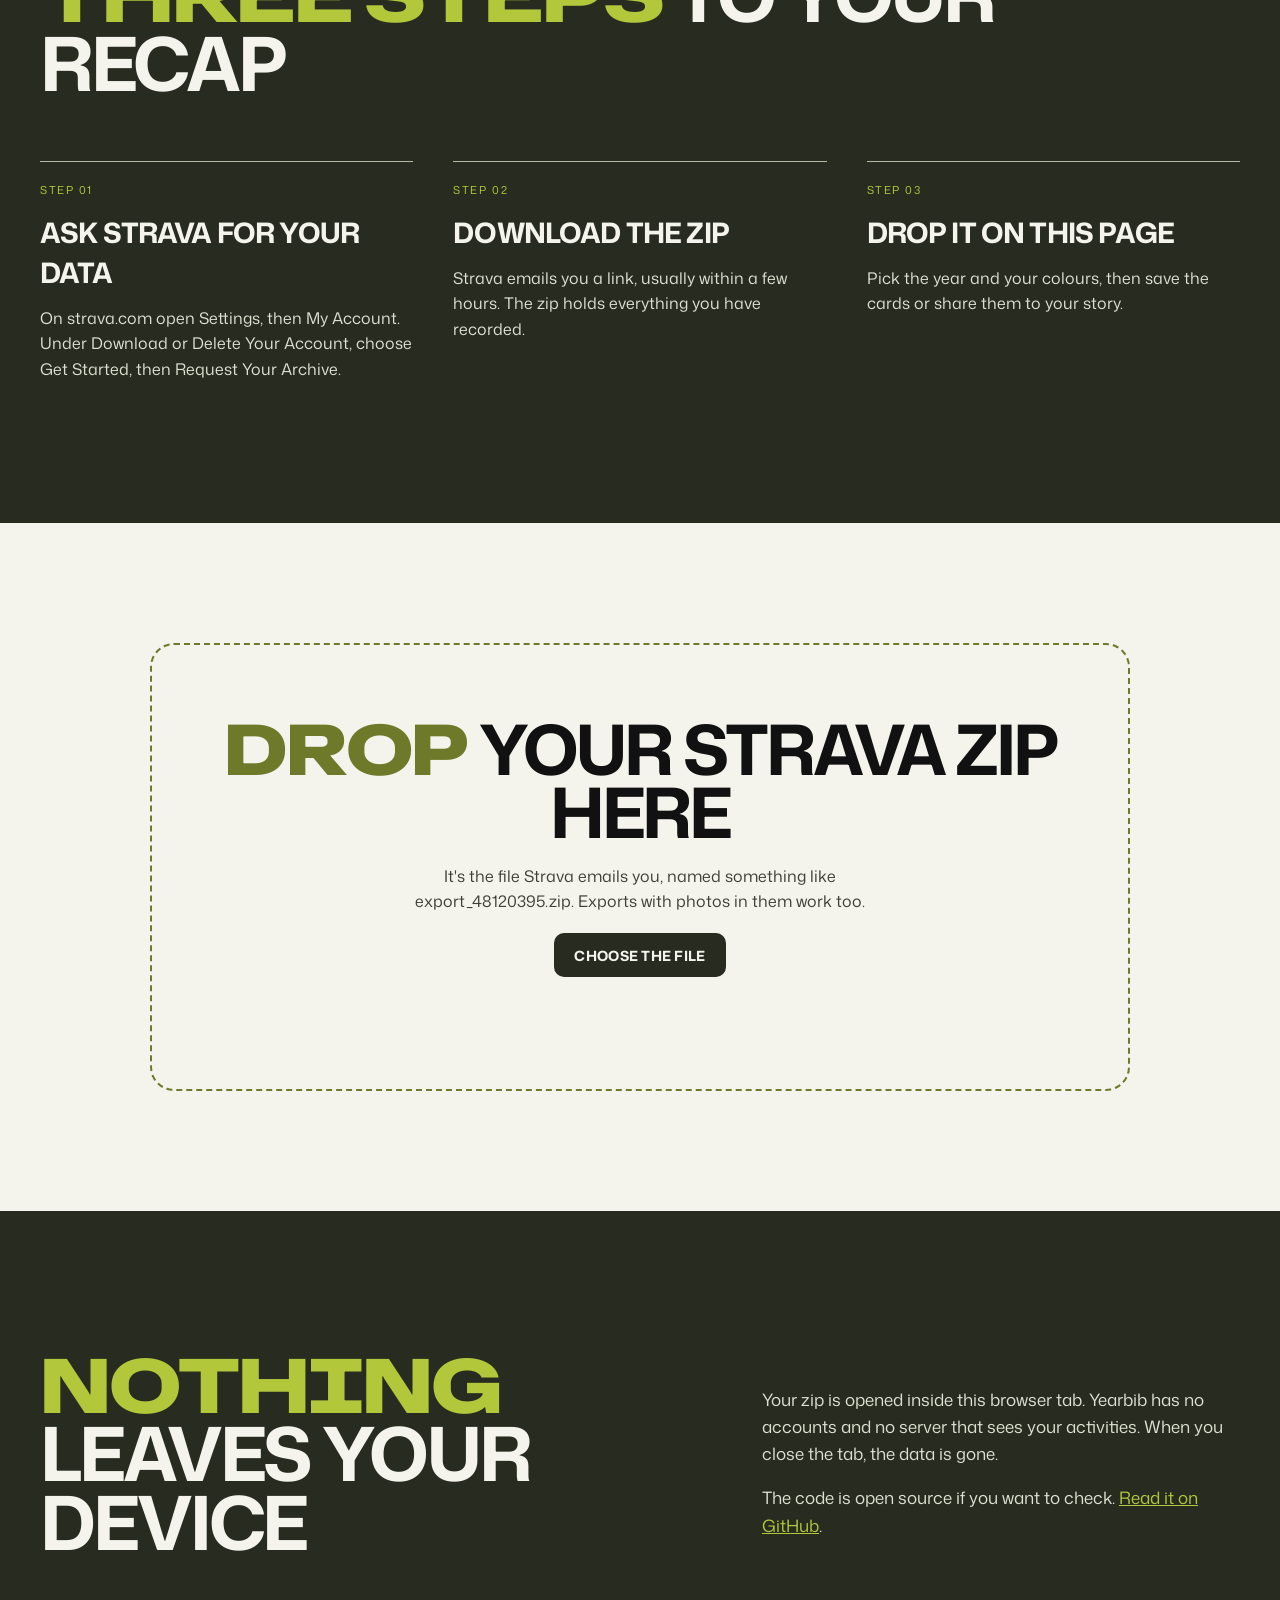
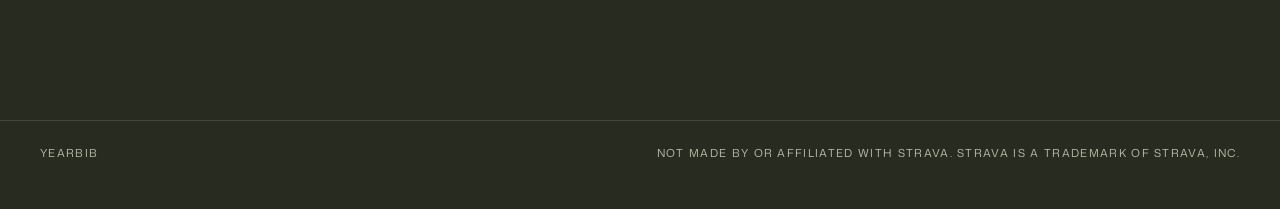
==== commit 5e7bf081: "fix: stop card styles leaking into the page and join the section backgrounds the sport card used the" ====
--- a/index.html
+++ b/index.html
@@ -37,7 +37,7 @@
 <div class="marquee" aria-hidden="true">
 <div class="track l"><span>Every kilometre · every climb · every streak ·</span><span>Every kilometre · every climb · every streak ·</span></div>
 <div class="track r"><span>Your whole season on seven cards ·</span><span>Your whole season on seven cards ·</span></div>
-<div class="over" id="over"></div>
+<div class="mq-card" id="over"></div>
 </div>
 <div class="wrap">
 <h2 class="h2c"><em>Seven cards</em> for your story</h2>
--- a/cards.css
+++ b/cards.css
@@ -44,7 +44,7 @@
 .lane{height:200px;display:flex;align-items:center;gap:28px;border-bottom:4px solid rgba(244,244,237,.85);padding:0 28px 0 18px}
 .ln{width:96px;flex:none;font-family:"Hubot Sans";font-stretch:75%;font-weight:800;font-size:150px;line-height:1;color:rgba(244,244,237,.16)}
 .lc{flex:1;display:flex;flex-direction:column;gap:14px}.lt{display:flex;justify-content:space-between;align-items:baseline}.lt b{font-family:"Hubot Sans";font-stretch:125%;font-weight:800;font-size:44px;letter-spacing:-.02em}.lt span{font-size:26px;font-weight:500;color:#DDE1D2}
-.track{height:22px;border-radius:999px;background:rgba(244,244,237,.1);overflow:hidden}.track div{height:100%;border-radius:999px}
+.yb-track{height:22px;border-radius:999px;background:rgba(244,244,237,.1);overflow:hidden}.yb-track div{height:100%;border-radius:999px}
 /* profile */
 .prof{position:relative;height:760px}.prof svg{position:absolute;inset:0;width:100%;height:100%}
 .flag{position:absolute;transform:translate(-50%,-100%);margin-top:11px;display:flex;flex-direction:column;align-items:center}.flag b{font-family:"Hubot Sans";font-stretch:125%;font-weight:800;font-size:46px;letter-spacing:-.02em;white-space:nowrap}.flag i{width:3px;height:70px;background:#F4F4ED}.flag em{width:22px;height:22px;border-radius:50%;background:#D2FF00;border:5px solid var(--ground);margin-top:-11px}
@@ -56,7 +56,7 @@
 .legend{display:flex;justify-content:space-between;align-items:center;padding:26px 0 30px;border-top:1.5px solid rgba(221,225,210,.3);font-size:30px;font-weight:500;color:#DDE1D2}.legend b{color:#F4F4ED;font-weight:700}
 .legend .sc{display:flex;align-items:center;gap:8px;font-size:18px;letter-spacing:.16em;text-transform:uppercase;color:#B4B8A5}.legend .sc i{width:24px;height:24px;border-radius:6px}
 /* big days */
-.big{gap:60px}.bigone,.two>div{display:flex;flex-direction:column;align-items:center;gap:14px;text-align:center}
+.yb-big{gap:60px}.bigone,.two>div{display:flex;flex-direction:column;align-items:center;gap:14px;text-align:center}
 .two{display:grid;grid-template-columns:repeat(2,1fr);gap:40px}
 .medal{display:flex;flex-direction:column;align-items:center}
 .rib{display:flex}.rib i{display:block;box-shadow:inset -6px 0 0 rgba(0,0,0,.12)}.rib i:first-child{transform:skewX(14deg)}.rib i:last-child{transform:skewX(-14deg)}
--- a/style.css
+++ b/style.css
@@ -5,8 +5,8 @@
 a{color:inherit}
 :focus-visible{outline:2px solid var(--volt);outline-offset:3px}
 em{font-style:normal}
-.paper-bg{background:var(--paper) url(img/topo-paper.svg) 0 0/1440px auto;animation:drift 90s linear infinite}
-.olive-bg{background:var(--olive) url(img/topo-olive.svg) 0 0/1440px auto;color:var(--paper);animation:drift 120s linear infinite}
+.paper-bg{background:var(--paper) url(img/topo-paper.svg) 0 0/1440px auto fixed;animation:drift 90s linear infinite}
+.olive-bg{background:var(--olive) url(img/topo-olive.svg) 0 0/1440px auto fixed;color:var(--paper);animation:drift 90s linear infinite}
 @keyframes drift{to{background-position:1440px 0}}
 .wrap{max-width:1360px;margin:0 auto;padding:0 40px}
 .nav{max-width:1360px;margin:0 auto;padding:26px 40px;display:flex;align-items:center;justify-content:space-between;gap:20px;flex-wrap:wrap}
@@ -41,15 +41,15 @@
 .track.l{font-family:"Hubot Sans";font-stretch:125%;font-weight:800;letter-spacing:-.03em;color:var(--moss)}
 .track.r{font-weight:700;letter-spacing:-.045em;color:var(--paper);animation:right 46s linear infinite}
 @keyframes left{to{transform:translateX(-50%)}}@keyframes right{from{transform:translateX(-50%)}to{transform:none}}
-.over{position:absolute;left:50%;top:50%;width:220px;height:391px;margin:-195px 0 0 -110px;transform:rotate(4deg)}
+.mq-card{position:absolute;left:50%;top:50%;width:220px;height:391px;margin:-195px 0 0 -110px;transform:rotate(4deg)}
 .h2c,.h2{margin:0;text-transform:uppercase;line-height:.92;font-weight:700;font-size:clamp(40px,5.8vw,84px);letter-spacing:-.045em}
 .h2c{text-align:center;margin-top:160px}
 .lede{margin:20px auto 0;max-width:34em;text-align:center;font-size:17px;line-height:1.6;color:var(--sage)}
 .scatter{position:relative;height:760px;margin-top:64px}
-.sc{position:absolute;width:240px;transition:transform .6s cubic-bezier(.16,1,.3,1)}.sc:hover{transform:translateY(-12px) rotate(0)!important}
-.sc .thumb{position:relative}.sc p{margin:14px 0 0;font-size:11px;letter-spacing:.14em;text-transform:uppercase;color:var(--stone)}
+.scat{position:absolute;width:240px;transition:transform .6s cubic-bezier(.16,1,.3,1)}.scat:hover{transform:translateY(-12px) rotate(0)!important}
+.scat .thumb{position:relative}.scat p{margin:14px 0 0;font-size:11px;letter-spacing:.14em;text-transform:uppercase;color:var(--stone)}
 /* steps */
-.how{padding:40px 0 140px;border-top:1px solid rgba(221,225,210,.15)}.how .h2{margin:80px 0 64px}
+.how{padding:40px 0 140px}.how .h2{margin:80px 0 64px}
 .steps{list-style:none;margin:0;padding:0;display:grid;grid-template-columns:repeat(3,minmax(0,1fr));gap:40px}
 .steps li{border-top:1px solid var(--stone);padding-top:20px;display:flex;flex-direction:column;gap:14px}
 .steps .k{font-size:11px;letter-spacing:.14em;text-transform:uppercase;color:var(--moss)}
@@ -89,7 +89,7 @@
 .cardbox .cb-row{display:flex;align-items:center;justify-content:space-between;gap:8px;font-size:12px;letter-spacing:.12em;text-transform:uppercase;color:var(--stone)}
 .cardbox .op{font-size:13px;border-radius:10px;letter-spacing:0;text-transform:none}
 #render{position:fixed;left:-20000px;top:0}
-@media (max-width:900px){.hh{font-size:9.4vw}.stage{height:460px}.steps{grid-template-columns:minmax(0,1fr)}.scatter{height:auto;display:flex;flex-wrap:wrap;gap:20px;justify-content:center}.sc{position:relative;left:auto!important;top:auto!important;transform:none!important;width:150px}.vs{display:none}.panel{position:static;max-width:none}}
+@media (max-width:900px){.hh{font-size:9.4vw}.stage{height:460px}.steps{grid-template-columns:minmax(0,1fr)}.scatter{height:auto;display:flex;flex-wrap:wrap;gap:20px;justify-content:center}.scat{position:relative;left:auto!important;top:auto!important;transform:none!important;width:150px}.vs{display:none}.panel{position:static;max-width:none}}
 @media (prefers-reduced-motion:reduce){.paper-bg,.olive-bg,.track,.mask>span,.deal,.cardbox{animation:none!important}html{scroll-behavior:auto}}
 
 .hero-cta{margin-top:30px;display:flex;align-items:center;justify-content:center;gap:18px;flex-wrap:wrap}
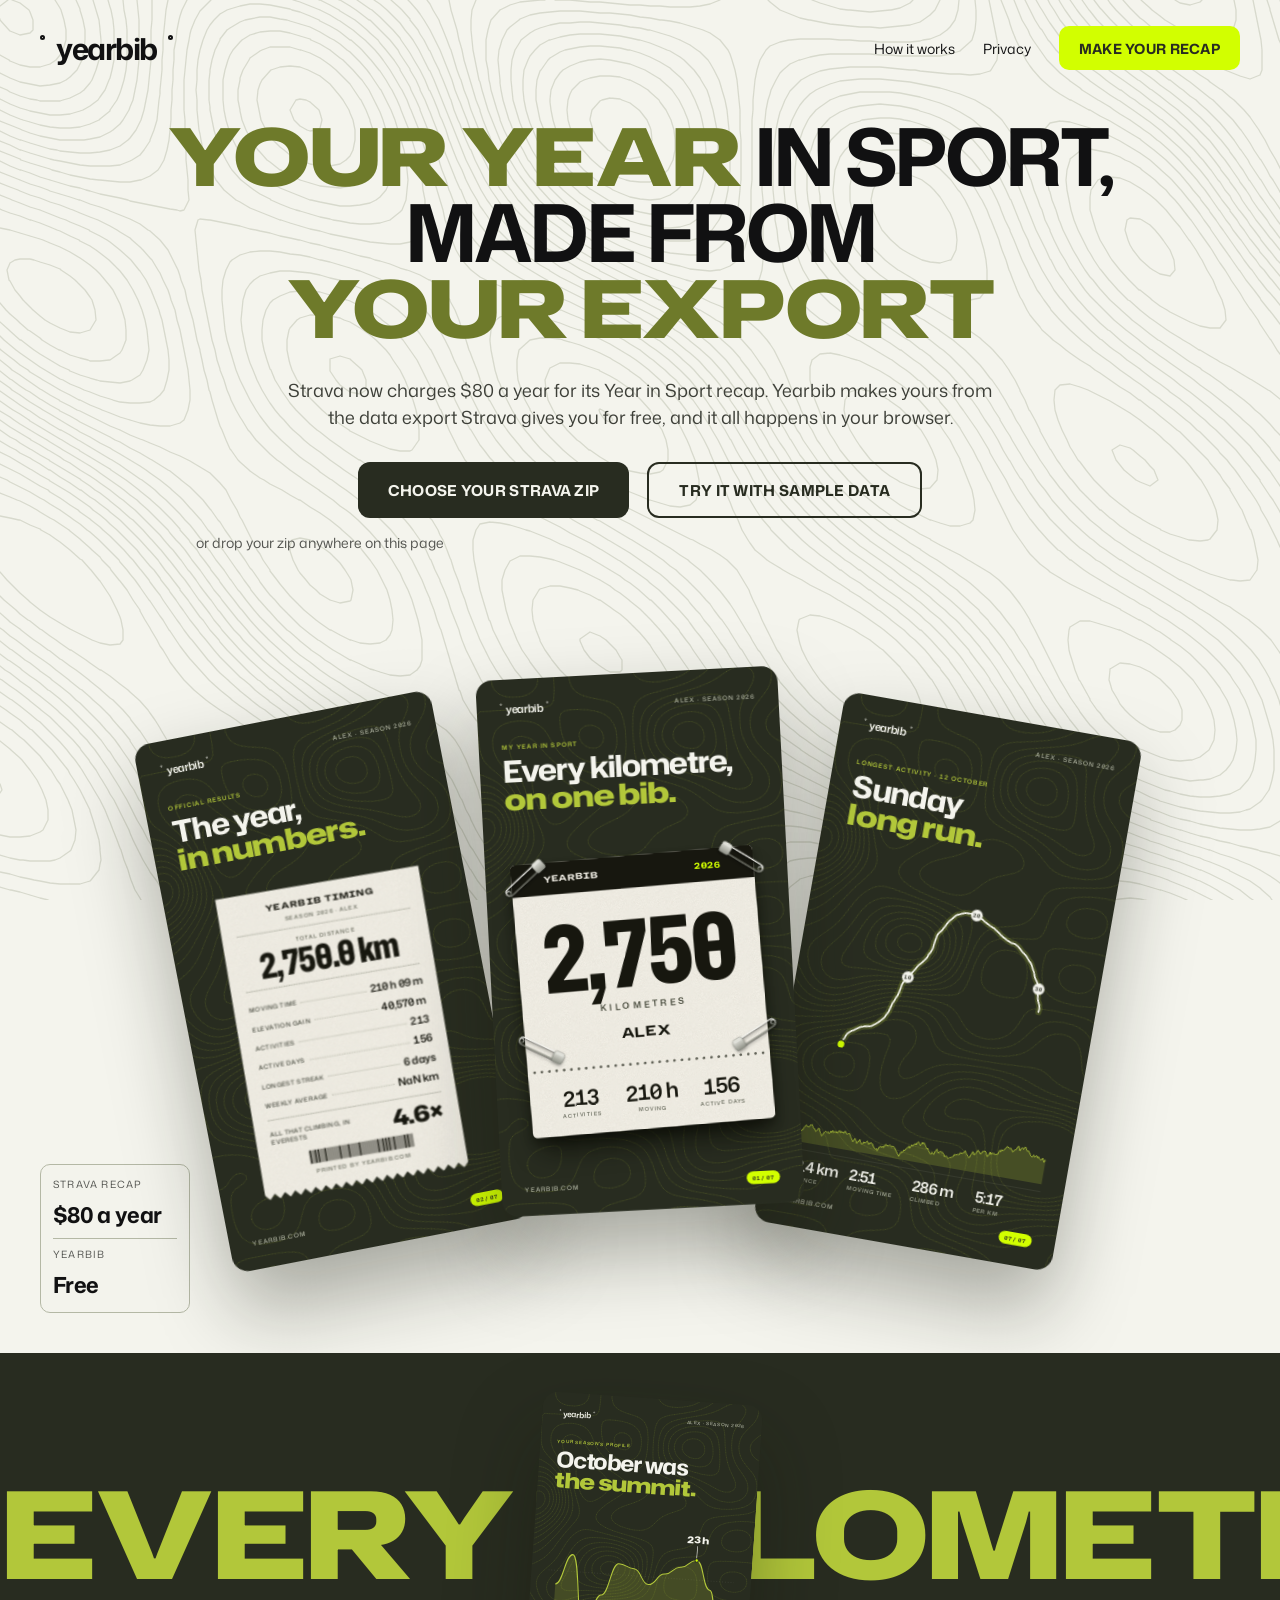
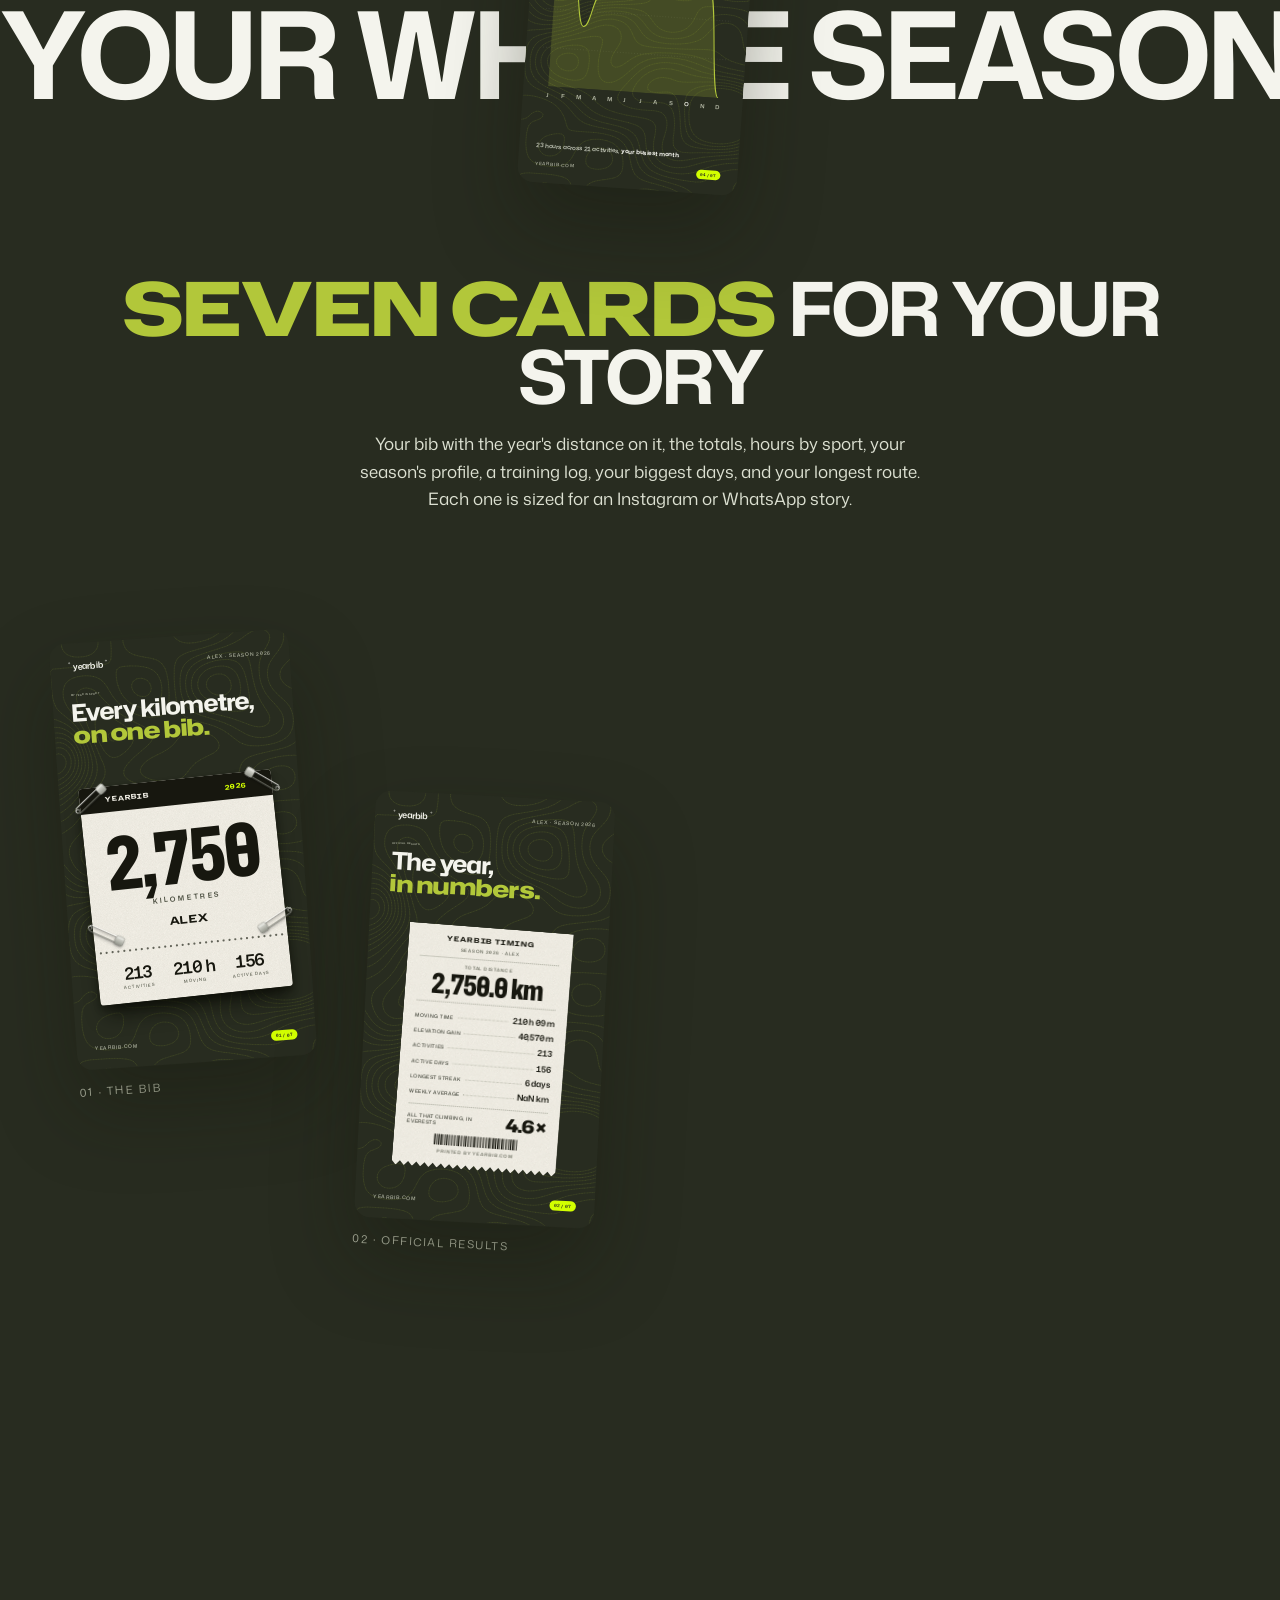
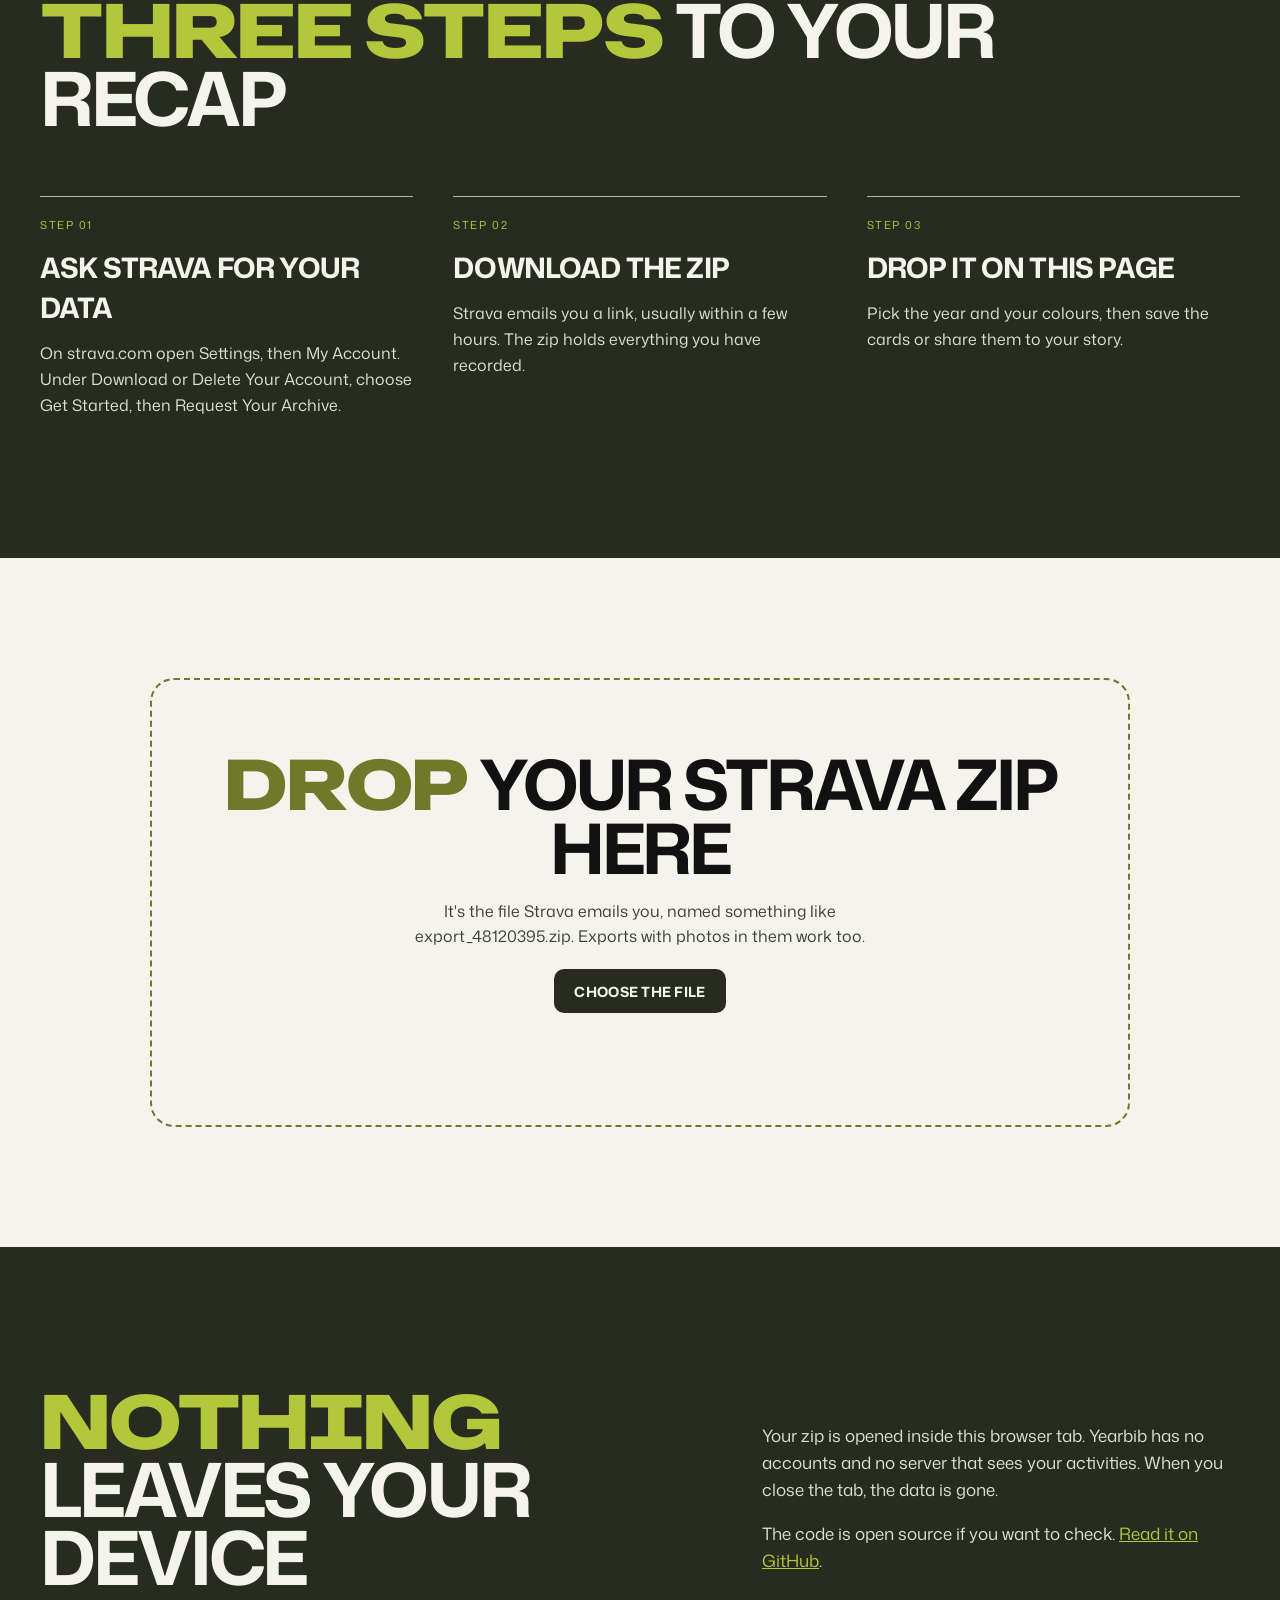
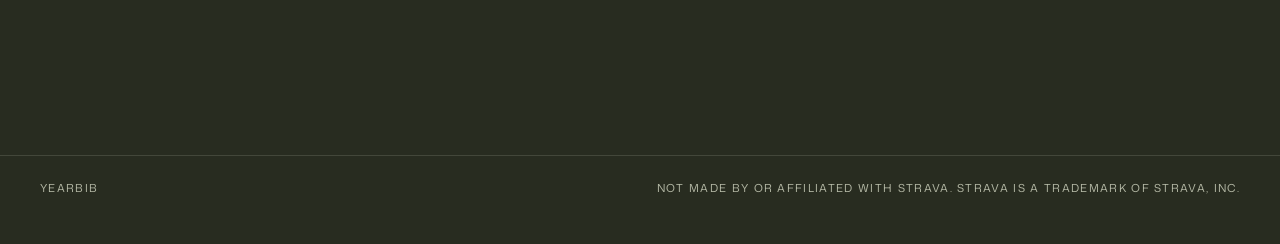
==== commit 7eff49a3: "feat: add sample data, a link preview image and a favicon i added a try it with sample data button s" ====
--- a/index.html
+++ b/index.html
@@ -3,10 +3,19 @@
 <head>
 <meta charset="utf-8">
 <meta name="viewport" content="width=device-width, initial-scale=1">
-<title>Yearbib: your year in sport, free</title>
+<title>Yearbib: your Strava year in sport, free</title>
+<link rel="icon" href="img/icon.svg" type="image/svg+xml">
+<link rel="canonical" href="https://yearbib.vercel.app/">
 <meta name="description" content="Strava charges $80 a year for its Year in Sport. Yearbib makes yours free from the export Strava gives you, right in your browser.">
 <meta property="og:title" content="Yearbib: your year in sport, free">
 <meta property="og:description" content="Seven shareable cards from your Strava export. Free, and nothing leaves your device.">
+<meta property="og:type" content="website">
+<meta property="og:url" content="https://yearbib.vercel.app/">
+<meta property="og:image" content="https://yearbib.vercel.app/img/og.png">
+<meta property="og:image:width" content="1200"><meta property="og:image:height" content="630">
+<meta name="twitter:card" content="summary_large_image">
+<meta name="twitter:image" content="https://yearbib.vercel.app/img/og.png">
+<meta name="theme-color" content="#282C20">
 <link rel="preload" href="fonts/mona-sans-latin-standard-normal.woff2" as="font" type="font/woff2" crossorigin>
 <link rel="preload" href="fonts/hubot-sans-latin-standard-normal.woff2" as="font" type="font/woff2" crossorigin>
 <link rel="stylesheet" href="cards.css">
@@ -26,7 +35,8 @@
 <span class="mask"><span><em class="nw">your export</em></span></span>
 </h1>
 <p>Strava now charges $80 a year for its Year in Sport recap. Yearbib makes yours from the data export Strava gives you for free, and it all happens in your browser.</p>
-<div class="hero-cta"><label for="file" class="pill dark big-cta">Choose your Strava zip</label><span class="hint">or drop it anywhere on this page</span></div>
+<div class="hero-cta"><label for="file" class="pill dark big-cta">Choose your Strava zip</label><button class="pill line big-cta" id="sample" type="button">Try it with sample data</button></div>
+<p class="hint">or drop your zip anywhere on this page</p>
 <p class="status hstatus" id="hstatus" role="status" aria-live="polite"></p>
 </div>
 <div class="stage" id="stage" aria-label="Three example recap cards" role="img"></div>
--- a/style.css
+++ b/style.css
@@ -101,3 +101,5 @@
 #dropall>div{width:min(980px,100%);height:min(560px,80vh);border:3px dashed var(--moss);border-radius:28px;display:flex;flex-direction:column;align-items:center;justify-content:center;gap:16px;text-align:center;color:var(--paper);animation:pop .35s cubic-bezier(.16,1,.3,1)}
 #dropall .dh em{color:var(--moss)}#dropall .dp{color:var(--sage)}
 @keyframes pop{from{transform:scale(.96);opacity:0}to{transform:none;opacity:1}}
+.line{background:transparent;color:var(--olive);border:2px solid var(--olive)}
+.hero-copy .hint{margin:14px 0 0;font-size:14px;color:#535450}
